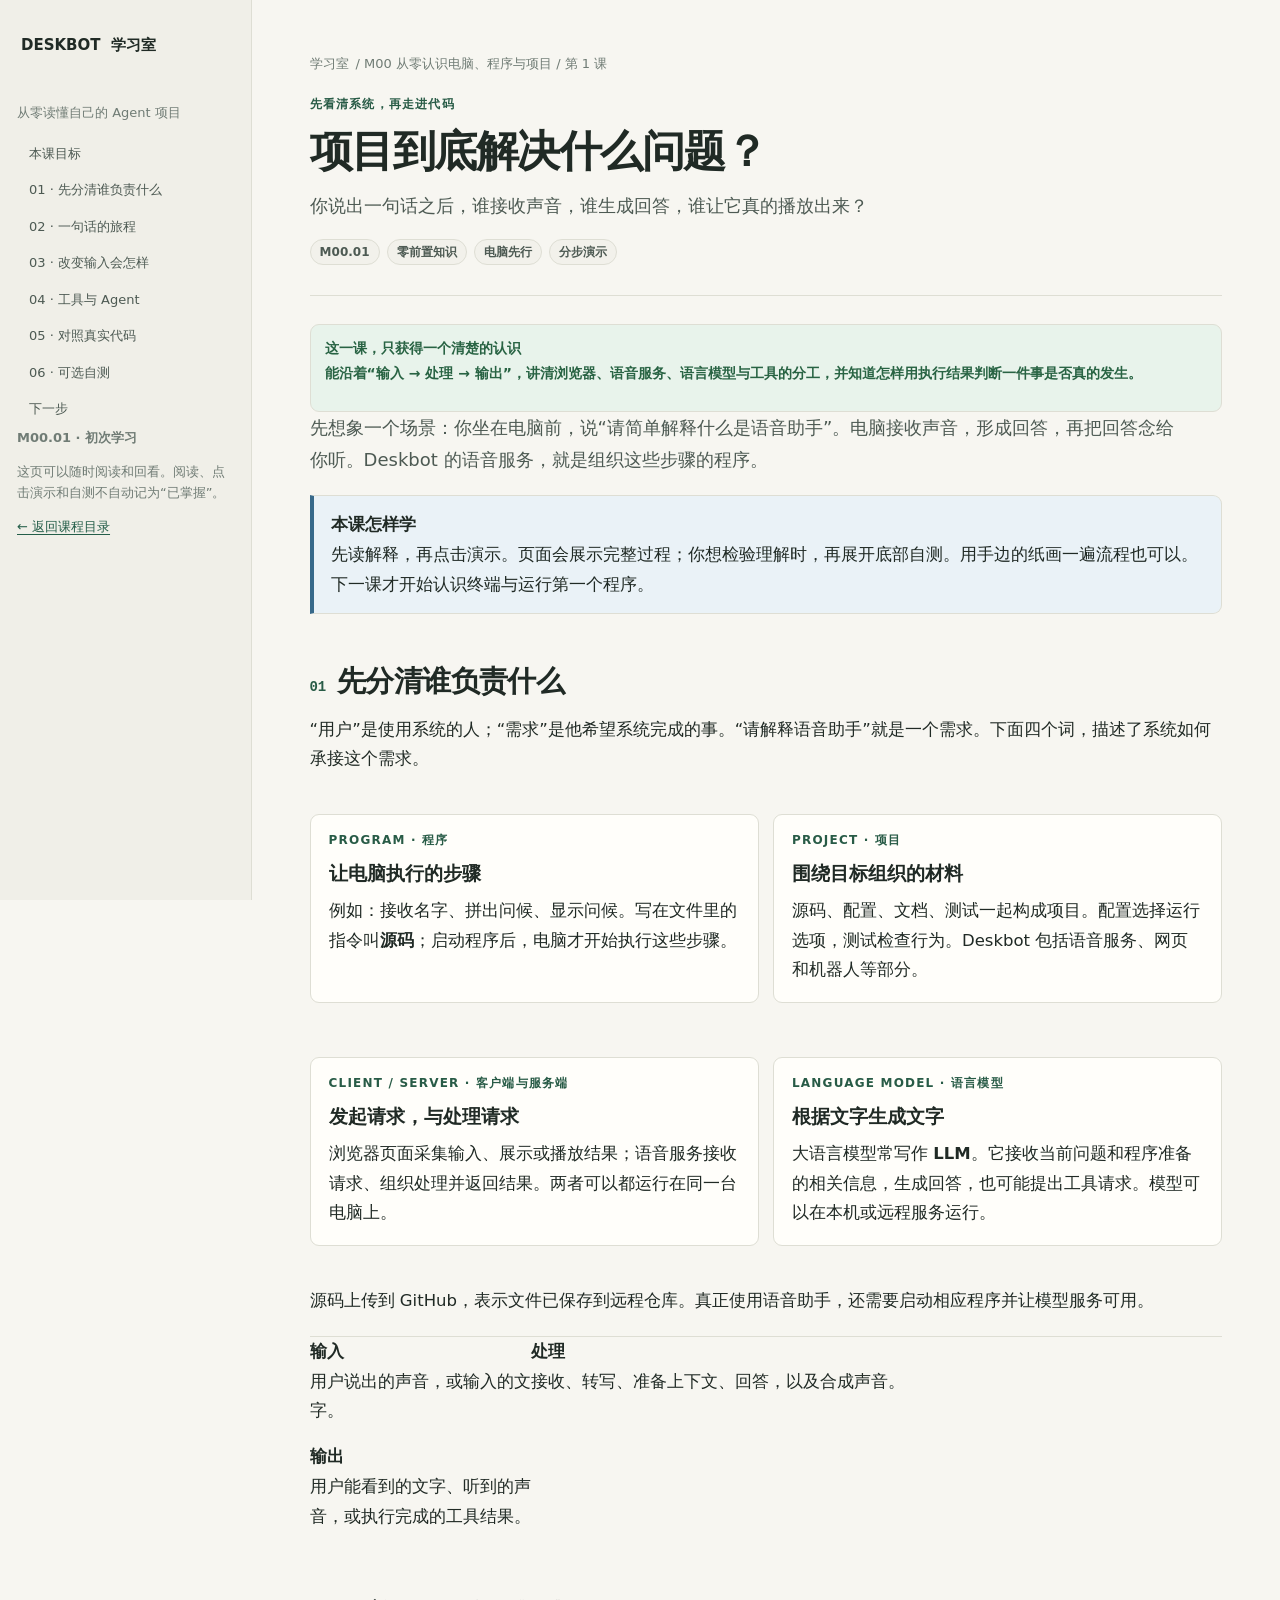
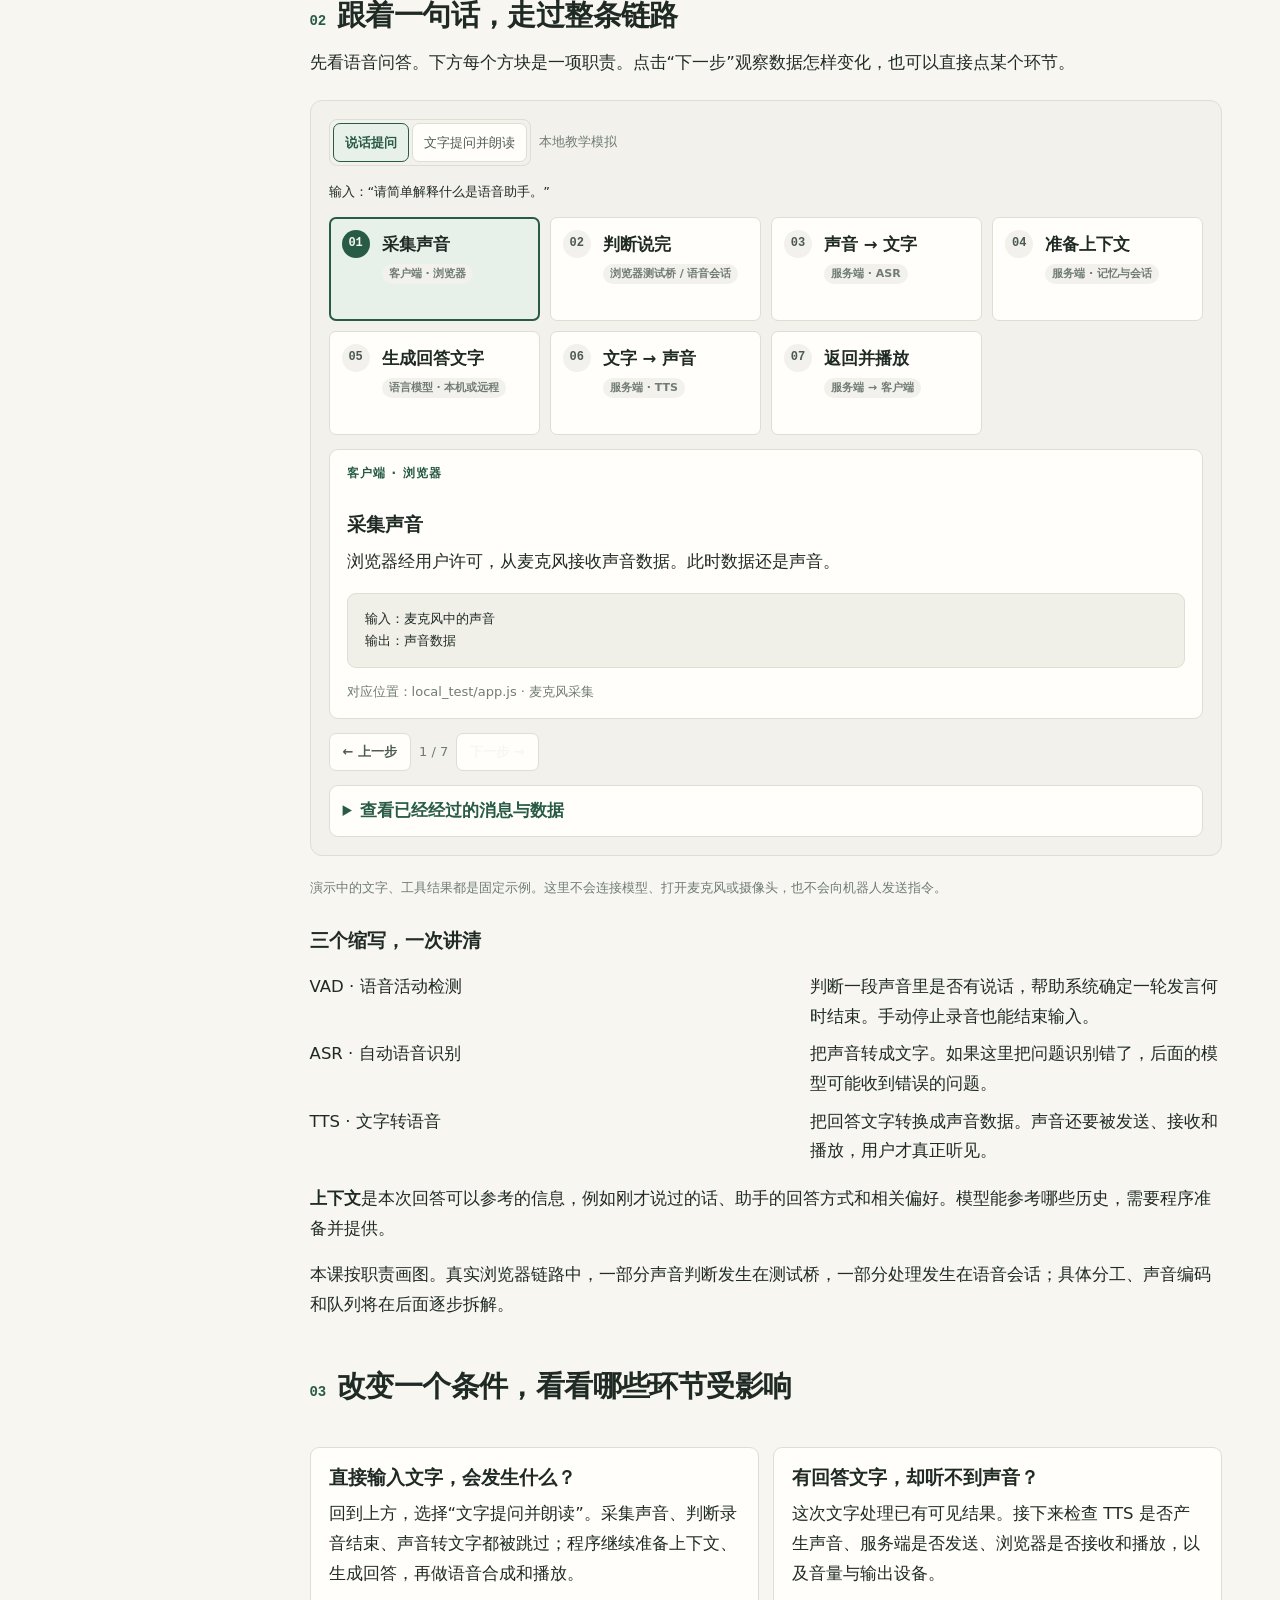
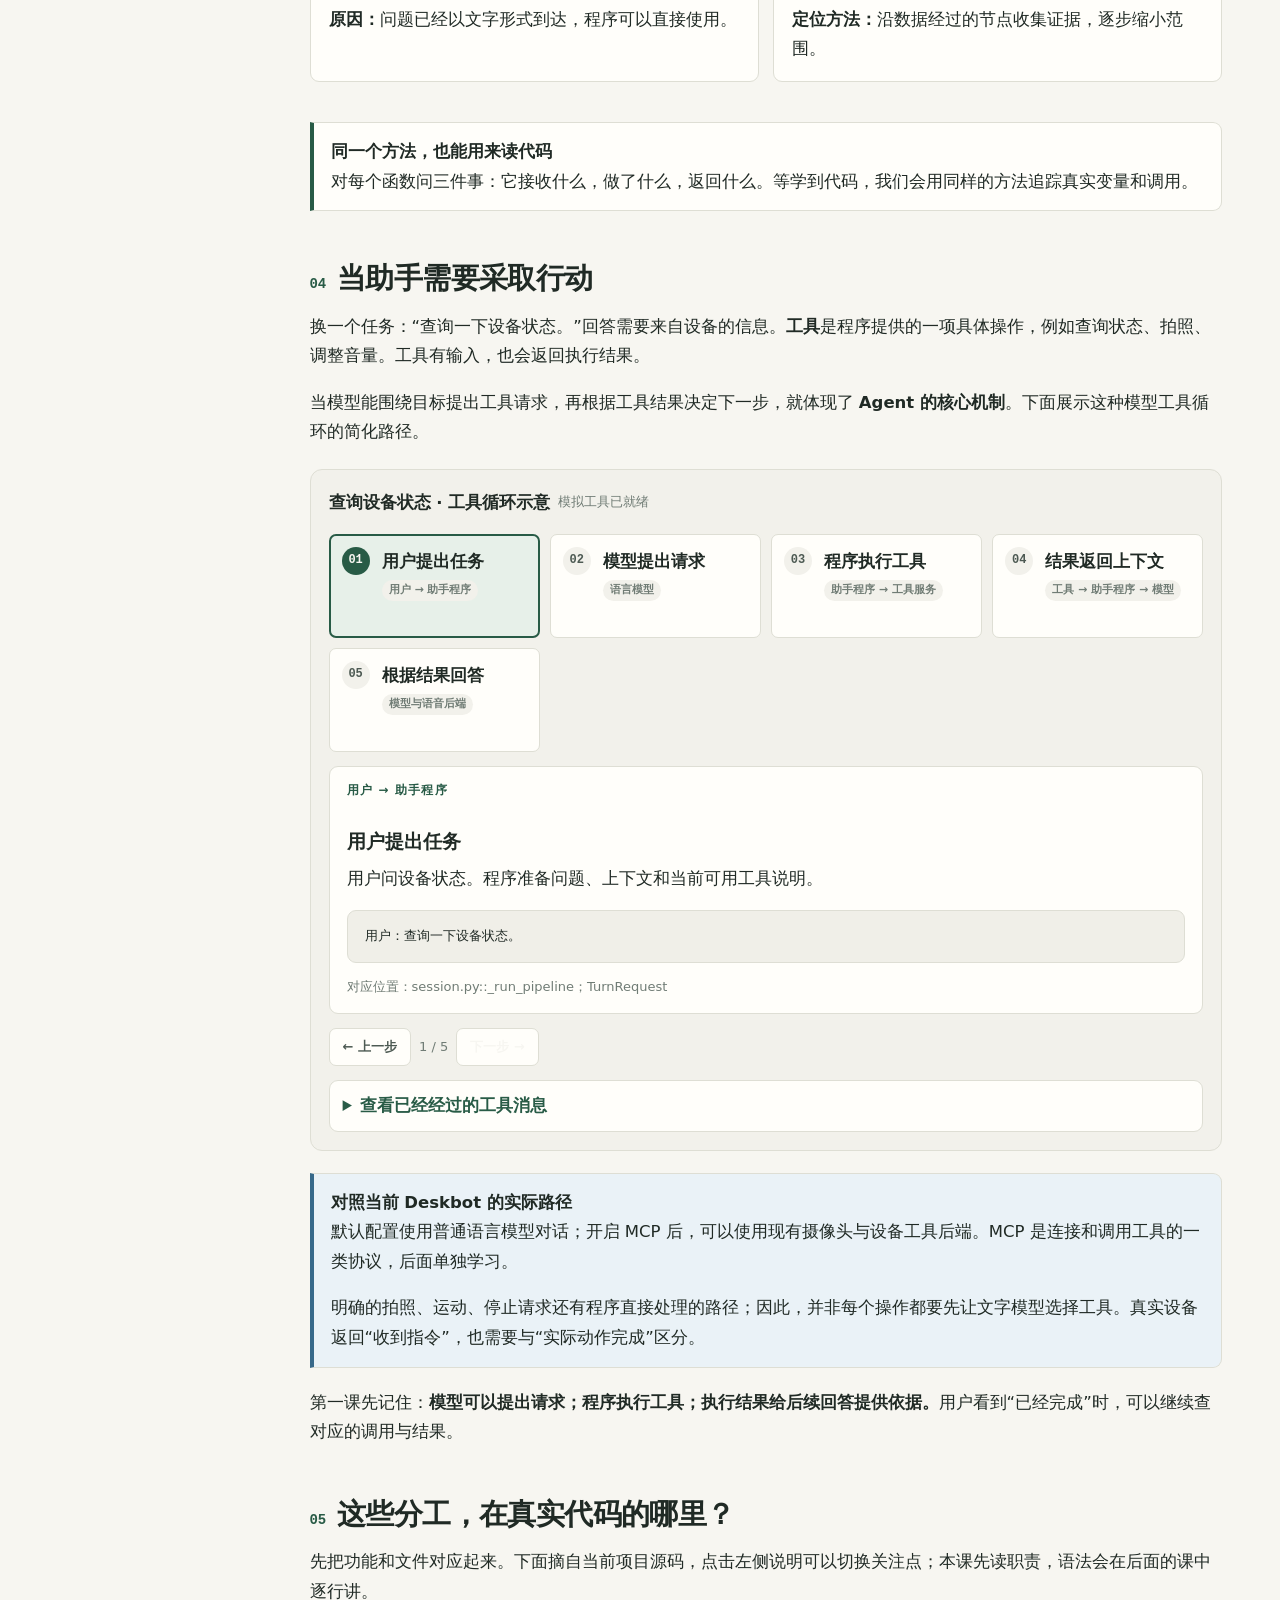
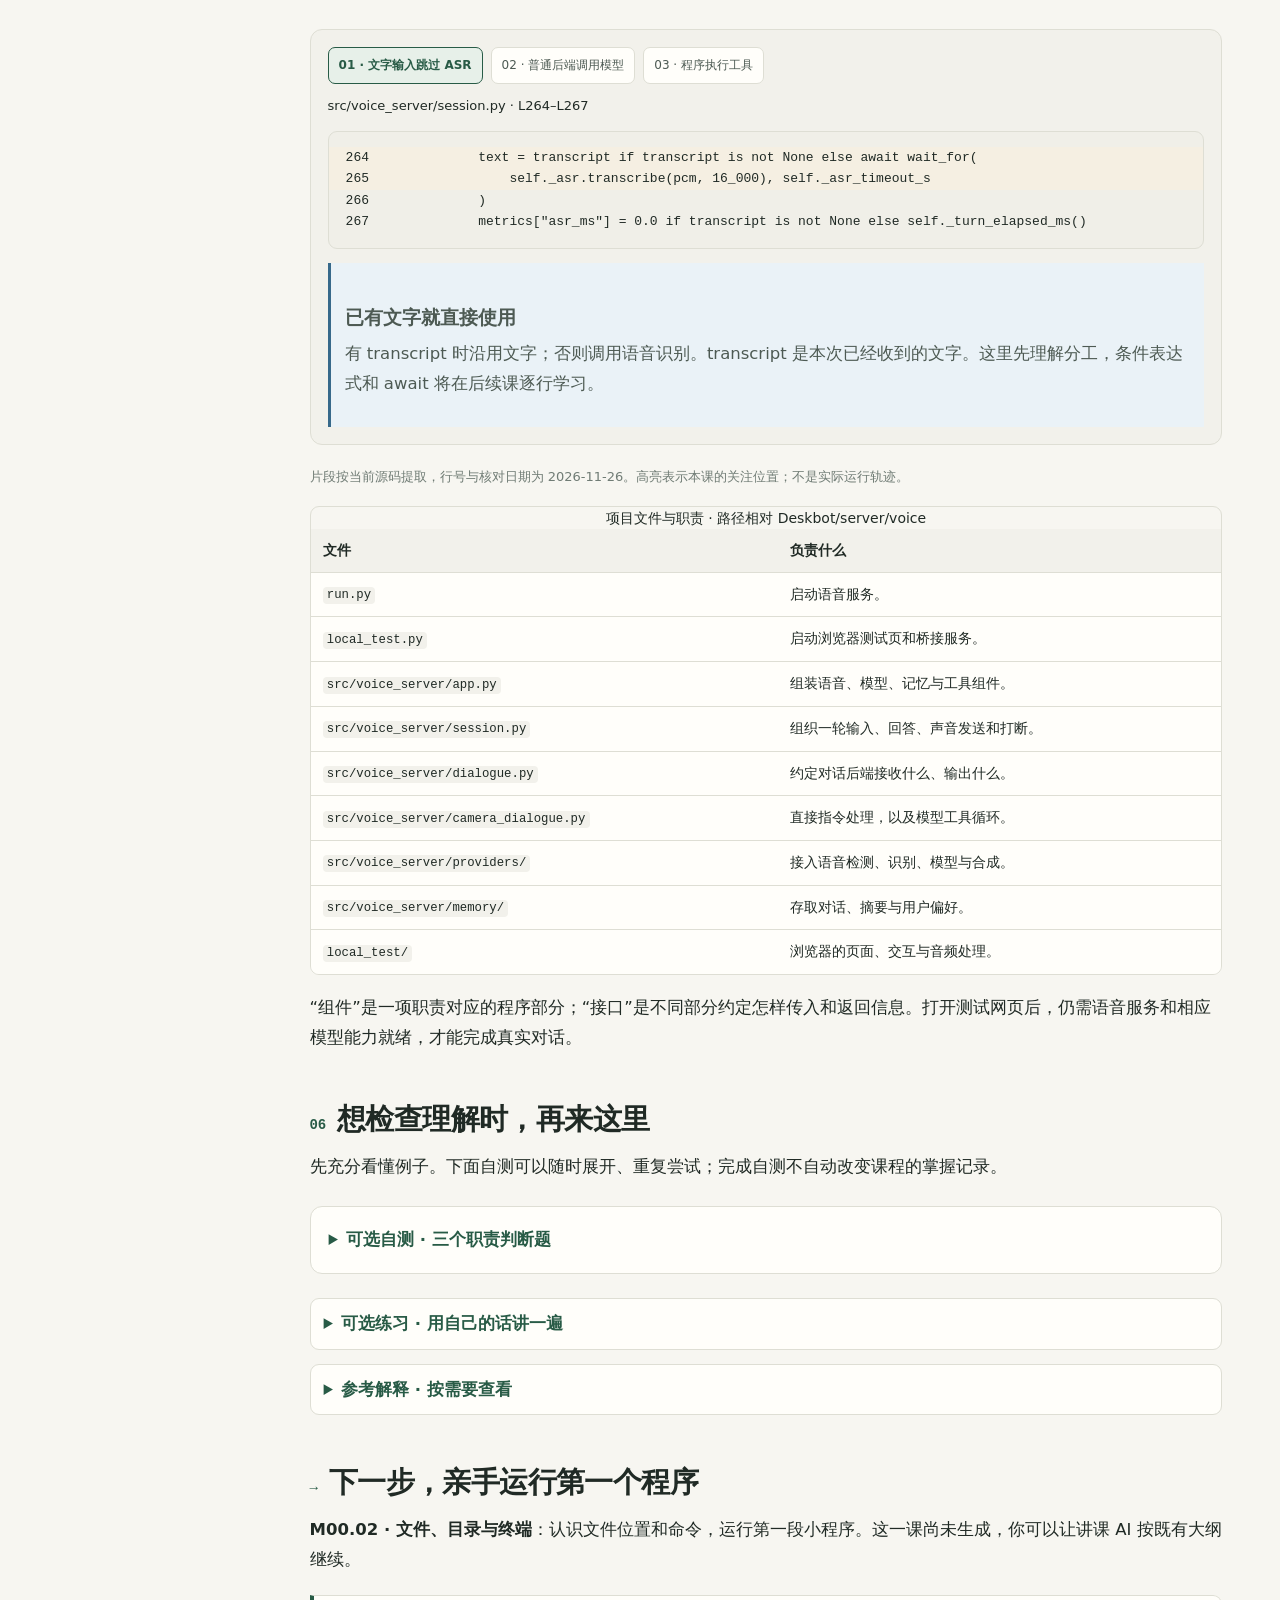
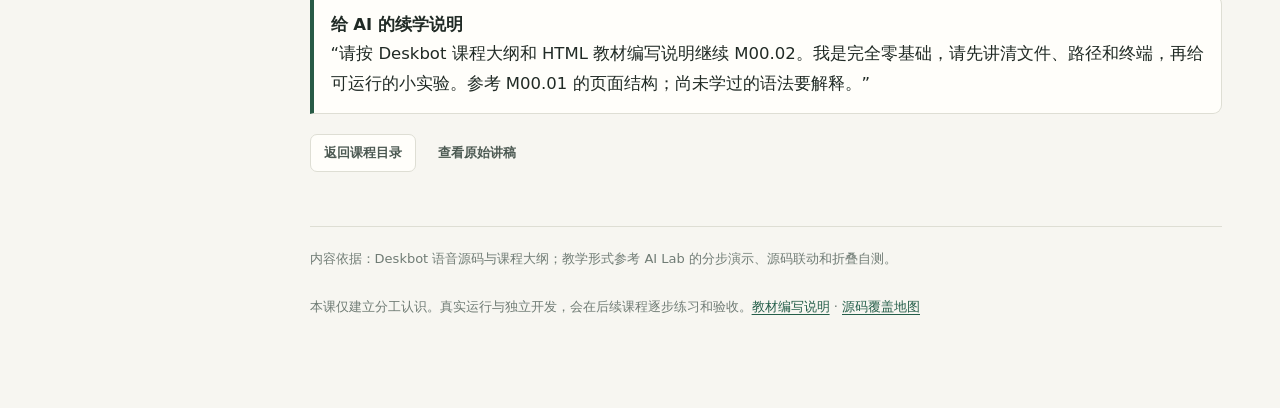
==== workspace/deskbot-learning/lessons/M00.01.html @ 02c2d963 "docs: publish interactive Deskbot lessons and full curriculum handoff" ====
<!doctype html>
<html lang="zh-CN">
<head>
<meta charset="utf-8">
<meta name="viewport" content="width=device-width, initial-scale=1">
<meta name="description" content="Deskbot 零基础课程第一课：分步观察声音、文字、模型与工具怎样构成一次完整交互。">
<title>M00.01 项目到底解决什么问题 · Deskbot 学习室</title>
<link rel="stylesheet" href="../assets/lesson.css">
<script src="../assets/lesson.js" defer></script>
</head>
<body data-lesson-id="M00.01">
<div class="lesson-layout">
<aside class="lesson-sidebar">
<a class="brand" href="../index.html">DESKBOT <span>学习室</span></a>
<p class="small muted">从零读懂自己的 Agent 项目</p>
<nav class="sidebar-links" aria-label="本课目录">
<a href="#goal">本课目标</a>
<a href="#concepts">01 · 先分清谁负责什么</a>
<a href="#flow">02 · 一句话的旅程</a>
<a href="#changes">03 · 改变输入会怎样</a>
<a href="#agent">04 · 工具与 Agent</a>
<a href="#source">05 · 对照真实代码</a>
<a href="#practice">06 · 可选自测</a>
<a href="#next">下一步</a>
</nav>
<div class="status-note"><strong>M00.01 · 初次学习</strong><p class="small">这页可以随时阅读和回看。阅读、点击演示和自测不自动记为“已掌握”。</p></div>
<a class="small" href="../index.html">← 返回课程目录</a>
</aside>
<main class="lesson-main">
<header class="lesson-hero" id="goal">
<div class="breadcrumbs"><a href="../index.html">学习室</a> / M00 从零认识电脑、程序与项目 / 第 1 课</div>
<p class="eyebrow">先看清系统，再走进代码</p>
<h1>项目到底解决什么问题？</h1>
<p class="subtitle">你说出一句话之后，谁接收声音，谁生成回答，谁让它真的播放出来？</p>
<div class="tag-row"><span class="tag">M00.01</span><span class="tag">零前置知识</span><span class="tag">电脑先行</span><span class="tag">分步演示</span></div>
</header>
<div class="win"><strong>这一课，只获得一个清楚的认识</strong><p>能沿着“输入 → 处理 → 输出”，讲清浏览器、语音服务、语言模型与工具的分工，并知道怎样用执行结果判断一件事是否真的发生。</p></div>
<p class="lead">先想象一个场景：你坐在电脑前，说“请简单解释什么是语音助手”。电脑接收声音，形成回答，再把回答念给你听。Deskbot 的语音服务，就是组织这些步骤的程序。</p>
<div class="callout callout-note"><strong>本课怎样学</strong><p>先读解释，再点击演示。页面会展示完整过程；你想检验理解时，再展开底部自测。用手边的纸画一遍流程也可以。下一课才开始认识终端与运行第一个程序。</p></div>

<section id="concepts">
<h2 class="section-heading"><span class="section-no">01</span>先分清谁负责什么</h2>
<p>“用户”是使用系统的人；“需求”是他希望系统完成的事。“请解释语音助手”就是一个需求。下面四个词，描述了系统如何承接这个需求。</p>
<div class="comparison-grid">
<article class="concept-card"><p class="eyebrow">PROGRAM · 程序</p><h3>让电脑执行的步骤</h3><p>例如：接收名字、拼出问候、显示问候。写在文件里的指令叫<strong>源码</strong>；启动程序后，电脑才开始执行这些步骤。</p></article>
<article class="concept-card"><p class="eyebrow">PROJECT · 项目</p><h3>围绕目标组织的材料</h3><p>源码、配置、文档、测试一起构成项目。配置选择运行选项，测试检查行为。Deskbot 包括语音服务、网页和机器人等部分。</p></article>
<article class="concept-card"><p class="eyebrow">CLIENT / SERVER · 客户端与服务端</p><h3>发起请求，与处理请求</h3><p>浏览器页面采集输入、展示或播放结果；语音服务接收请求、组织处理并返回结果。两者可以都运行在同一台电脑上。</p></article>
<article class="concept-card"><p class="eyebrow">LANGUAGE MODEL · 语言模型</p><h3>根据文字生成文字</h3><p>大语言模型常写作 <strong>LLM</strong>。它接收当前问题和程序准备的相关信息，生成回答，也可能提出工具请求。模型可以在本机或远程服务运行。</p></article>
</div>
<p>源码上传到 GitHub，表示文件已保存到远程仓库。真正使用语音助手，还需要启动相应程序并让模型服务可用。</p>
<div class="definition-list"><div><strong>输入</strong><p>用户说出的声音，或输入的文字。</p></div><div><strong>处理</strong><p>接收、转写、准备上下文、回答，以及合成声音。</p></div><div><strong>输出</strong><p>用户能看到的文字、听到的声音，或执行完成的工具结果。</p></div></div>
</section>

<section id="flow">
<h2 class="section-heading"><span class="section-no">02</span>跟着一句话，走过整条链路</h2>
<p>先看语音问答。下方每个方块是一项职责。点击“下一步”观察数据怎样变化，也可以直接点某个环节。</p>
<div class="simulator" data-simulator="dialogue">
<div class="scenario-controls"><div class="segmented" role="group" aria-label="选择输入方式"><button type="button" data-mode="voice" aria-pressed="true">说话提问</button><button type="button" data-mode="text" aria-pressed="false">文字提问并朗读</button></div><span class="small muted">本地教学模拟</span></div>
<p class="small" data-scenario-caption>输入：“请简单解释什么是语音助手。”</p>
<div class="stage-grid" data-stage-grid aria-label="对话处理环节"></div>
<div class="simulation-detail" aria-live="polite" aria-atomic="true"><p class="eyebrow" data-step-role></p><h3 data-step-title></h3><p data-step-explain></p><pre><code data-step-data></code></pre><p class="small muted" data-step-source></p></div>
<div class="step-controls"><button class="button button-quiet" type="button" data-action="previous">← 上一步</button><span class="step-count" data-step-count></span><button class="button button-primary" type="button" data-action="next">下一步 →</button></div>
<details><summary>查看已经经过的消息与数据</summary><ol class="event-log" data-event-log></ol></details>
</div>
<noscript><p>当前浏览器关闭了脚本，分步操作不可用。完整文字路径：采集声音 → 判断说完 → ASR转文字 → 准备上下文 → 语言模型生成回答 → TTS合成声音 → 返回并播放。</p></noscript>
<p class="small muted">演示中的文字、工具结果都是固定示例。这里不会连接模型、打开麦克风或摄像头，也不会向机器人发送指令。</p>
<h3>三个缩写，一次讲清</h3>
<dl class="reading-map"><dt>VAD · 语音活动检测</dt><dd>判断一段声音里是否有说话，帮助系统确定一轮发言何时结束。手动停止录音也能结束输入。</dd><dt>ASR · 自动语音识别</dt><dd>把声音转成文字。如果这里把问题识别错了，后面的模型可能收到错误的问题。</dd><dt>TTS · 文字转语音</dt><dd>把回答文字转换成声音数据。声音还要被发送、接收和播放，用户才真正听见。</dd></dl>
<p><strong>上下文</strong>是本次回答可以参考的信息，例如刚才说过的话、助手的回答方式和相关偏好。模型能参考哪些历史，需要程序准备并提供。</p>
<p>本课按职责画图。真实浏览器链路中，一部分声音判断发生在测试桥，一部分处理发生在语音会话；具体分工、声音编码和队列将在后面逐步拆解。</p>
</section>

<section id="changes">
<h2 class="section-heading"><span class="section-no">03</span>改变一个条件，看看哪些环节受影响</h2>
<div class="comparison-grid">
<article class="concept-card"><h3>直接输入文字，会发生什么？</h3><p>回到上方，选择“文字提问并朗读”。采集声音、判断录音结束、声音转文字都被跳过；程序继续准备上下文、生成回答，再做语音合成和播放。</p><p><strong>原因：</strong>问题已经以文字形式到达，程序可以直接使用。</p></article>
<article class="concept-card"><h3>有回答文字，却听不到声音？</h3><p>这次文字处理已有可见结果。接下来检查 TTS 是否产生声音、服务端是否发送、浏览器是否接收和播放，以及音量与输出设备。</p><p><strong>定位方法：</strong>沿数据经过的节点收集证据，逐步缩小范围。</p></article>
</div>
<div class="callout"><strong>同一个方法，也能用来读代码</strong><p>对每个函数问三件事：它接收什么，做了什么，返回什么。等学到代码，我们会用同样的方法追踪真实变量和调用。</p></div>
</section>

<section id="agent">
<h2 class="section-heading"><span class="section-no">04</span>当助手需要采取行动</h2>
<p>换一个任务：“查询一下设备状态。”回答需要来自设备的信息。<strong>工具</strong>是程序提供的一项具体操作，例如查询状态、拍照、调整音量。工具有输入，也会返回执行结果。</p>
<p>当模型能围绕目标提出工具请求，再根据工具结果决定下一步，就体现了 <strong>Agent 的核心机制</strong>。下面展示这种模型工具循环的简化路径。</p>
<div class="simulator" data-simulator="tools">
<div class="scenario-controls"><strong>查询设备状态 · 工具循环示意</strong><span class="small muted">模拟工具已就绪</span></div>
<div class="stage-grid" data-stage-grid aria-label="工具调用环节"></div>
<div class="simulation-detail" aria-live="polite" aria-atomic="true"><p class="eyebrow" data-step-role></p><h3 data-step-title></h3><p data-step-explain></p><pre><code data-step-data></code></pre><p class="small muted" data-step-source></p></div>
<div class="step-controls"><button class="button button-quiet" type="button" data-action="previous">← 上一步</button><span class="step-count" data-step-count></span><button class="button button-primary" type="button" data-action="next">下一步 →</button></div>
<details><summary>查看已经经过的工具消息</summary><ol class="event-log" data-event-log></ol></details>
</div>
<div class="callout callout-note"><strong>对照当前 Deskbot 的实际路径</strong><p>默认配置使用普通语言模型对话；开启 MCP 后，可以使用现有摄像头与设备工具后端。MCP 是连接和调用工具的一类协议，后面单独学习。</p><p>明确的拍照、运动、停止请求还有程序直接处理的路径；因此，并非每个操作都要先让文字模型选择工具。真实设备返回“收到指令”，也需要与“实际动作完成”区分。</p></div>
<p>第一课先记住：<strong>模型可以提出请求；程序执行工具；执行结果给后续回答提供依据。</strong>用户看到“已经完成”时，可以继续查对应的调用与结果。</p>
</section>

<section id="source">
<h2 class="section-heading"><span class="section-no">05</span>这些分工，在真实代码的哪里？</h2>
<p>先把功能和文件对应起来。下面摘自当前项目源码，点击左侧说明可以切换关注点；本课先读职责，语法会在后面的课中逐行讲。</p>
<div class="code-walk" data-code-walk>
<div class="source-nav" role="group" aria-label="选择源码片段"><button type="button" data-source="asr" aria-pressed="true">01 · 文字输入跳过 ASR</button><button type="button" data-source="backend" aria-pressed="false">02 · 普通后端调用模型</button><button type="button" data-source="tool" aria-pressed="false">03 · 程序执行工具</button></div>
<div class="source-preview"><p class="small" data-source-path></p><pre tabindex="0" aria-label="当前项目源码片段"><code data-source-code></code></pre><div class="source-explain"><h3 data-source-title></h3><p data-source-explain></p></div></div>
</div>
<p class="small muted">片段按当前源码提取，行号与核对日期为 2026-11-26。高亮表示本课的关注位置；不是实际运行轨迹。</p>
<div class="table-wrap"><table><caption>项目文件与职责 · 路径相对 Deskbot/server/voice</caption><thead><tr><th>文件</th><th>负责什么</th></tr></thead><tbody>
<tr><td><code>run.py</code></td><td>启动语音服务。</td></tr>
<tr><td><code>local_test.py</code></td><td>启动浏览器测试页和桥接服务。</td></tr>
<tr><td><code>src/voice_server/app.py</code></td><td>组装语音、模型、记忆与工具组件。</td></tr>
<tr><td><code>src/voice_server/session.py</code></td><td>组织一轮输入、回答、声音发送和打断。</td></tr>
<tr><td><code>src/voice_server/dialogue.py</code></td><td>约定对话后端接收什么、输出什么。</td></tr>
<tr><td><code>src/voice_server/camera_dialogue.py</code></td><td>直接指令处理，以及模型工具循环。</td></tr>
<tr><td><code>src/voice_server/providers/</code></td><td>接入语音检测、识别、模型与合成。</td></tr>
<tr><td><code>src/voice_server/memory/</code></td><td>存取对话、摘要与用户偏好。</td></tr>
<tr><td><code>local_test/</code></td><td>浏览器的页面、交互与音频处理。</td></tr>
</tbody></table></div>
<p>“组件”是一项职责对应的程序部分；“接口”是不同部分约定怎样传入和返回信息。打开测试网页后，仍需语音服务和相应模型能力就绪，才能完成真实对话。</p>
</section>

<section id="practice">
<h2 class="section-heading"><span class="section-no">06</span>想检查理解时，再来这里</h2>
<p>先充分看懂例子。下面自测可以随时展开、重复尝试；完成自测不自动改变课程的掌握记录。</p>
<details class="checkpoint"><summary>可选自测 · 三个职责判断题</summary>
<form class="quiz" data-quiz>
<fieldset><legend>1. 用户直接输入文字，并要求朗读。可以跳过哪一步？</legend><label class="quiz-option"><input type="radio" name="q1" value="asr">声音转文字（ASR）</label><label class="quiz-option"><input type="radio" name="q1" value="tts">回答文字转声音（TTS）</label><label class="quiz-option"><input type="radio" name="q1" value="model">组织并生成回答</label></fieldset>
<fieldset><legend>2. 模型提出一个工具请求后，谁发起实际执行？</legend><label class="quiz-option"><input type="radio" name="q2" value="model">文字模型本身</label><label class="quiz-option"><input type="radio" name="q2" value="program">助手程序与工具服务</label><label class="quiz-option"><input type="radio" name="q2" value="github">保存源码的 GitHub 仓库</label></fieldset>
<fieldset><legend>3. 回答文字正确，但听不到声音。接下来怎么查？</legend><label class="quiz-option"><input type="radio" name="q3" value="rewrite">立即重写语言模型</label><label class="quiz-option"><input type="radio" name="q3" value="audio">检查合成、发送、接收、播放各环节</label><label class="quiz-option"><input type="radio" name="q3" value="done">已有文字就代表声音播放完成</label></fieldset>
<button class="button button-primary" type="submit">查看反馈</button><div class="quiz-feedback" data-quiz-feedback aria-live="polite"></div>
</form>
</details>
<details><summary>可选练习 · 用自己的话讲一遍</summary>
<p>在纸上画出“你说话 → 你听到回答”的路径，再分别标出浏览器、语音服务和语言模型所在位置。或者在下面写出你的理解，复制给讲课 AI 讨论。</p>
<div class="answer-grid"><label>浏览器、语音服务、语言模型分别负责什么？<textarea data-draft="roles" rows="4" placeholder="先写你目前理解的分工。不确定的地方也可以写下来。"></textarea></label><label>直接输入文字并要求朗读，可以跳过什么？<textarea data-draft="text" rows="3" placeholder="试着解释上方灰色的环节为什么被跳过。"></textarea></label><label>显示“已经拍照”，怎样确认真的执行了？<textarea data-draft="evidence" rows="3" placeholder="你希望看到哪些请求、结果或实际图像？"></textarea></label></div>
<p class="small muted" data-draft-status>草稿只保存在当前浏览器；不会写入项目文件或同步到 GitHub。</p>
<button class="button" type="button" data-copy-answers>复制回答给 AI</button><span class="copy-feedback" data-copy-feedback role="status"></span>
</details>
<details><summary>参考解释 · 按需要查看</summary>
<p>浏览器采集与展示/播放；服务端组织处理并返回；语言模型处理文本并提出文字回答或工具请求。直接文字输入省去了录音到转写的前段，朗读仍要合成声音并播放。</p>
<p>确认拍照需要查看工具请求、执行结果，以及实际返回照片或视觉分析。无声音时，沿合成、发送、接收和播放检查，结合日志逐步缩小范围。</p>
</details>
</section>

<section id="next">
<h2 class="section-heading"><span class="section-no">→</span>下一步，亲手运行第一个程序</h2>
<p><strong>M00.02 · 文件、目录与终端</strong>：认识文件位置和命令，运行第一段小程序。这一课尚未生成，你可以让讲课 AI 按既有大纲继续。</p>
<div class="callout"><strong>给 AI 的续学说明</strong><p>“请按 Deskbot 课程大纲和 HTML 教材编写说明继续 M00.02。我是完全零基础，请先讲清文件、路径和终端，再给可运行的小实验。参考 M00.01 的页面结构；尚未学过的语法要解释。”</p></div>
<div class="home-links"><a class="button" href="../index.html">返回课程目录</a><a class="button button-quiet" href="M00.01.md">查看原始讲稿</a></div>
</section>
<footer class="lesson-footer"><p>内容依据：Deskbot 语音源码与课程大纲；教学形式参考 AI Lab 的分步演示、源码联动和折叠自测。</p><p>本课仅建立分工认识。真实运行与独立开发，会在后续课程逐步练习和验收。<a href="../ai-authoring-guide.md">教材编写说明</a> · <a href="../source-map.md">源码覆盖地图</a></p></footer>
</main>
</div>
<script id="source-data" type="application/json">{"asr":{"file":"src/voice_server/session.py","start":264,"lines":["            text = transcript if transcript is not None else await wait_for(","                self._asr.transcribe(pcm, 16_000), self._asr_timeout_s","            )","            metrics[\"asr_ms\"] = 0.0 if transcript is not None else self._turn_elapsed_ms()"],"title":"已有文字就直接使用","explain":"有 transcript 时沿用文字；否则调用语音识别。transcript 是本次已经收到的文字。这里先理解分工，条件表达式和 await 将在后续课逐行学习。","highlight":[0,1]},"backend":{"file":"src/voice_server/dialogue.py","start":37,"lines":["class LLMDialogueBackend:","    def __init__(self, llm: LLMProvider) -> None:","        self._llm = llm","","    def stream(self, request: TurnRequest) -> AsyncIterator[str]:","        return self._llm.stream(request.messages)"],"title":"把消息交给语言模型","explain":"request.messages 是这次准备好的消息；LLMDialogueBackend 把它交给模型组件，并返回逐块产生的文字。这说明模型只是应用中的一个组件。","highlight":[4,5]},"tool":{"file":"src/voice_server/camera_dialogue.py","start":343,"lines":["                for call in calls:","                    result = await self._execute(client, request, call, available_names, device_tool_names)","                    summary = json.loads(result)","                    if summary.get(\"success\") is False:","                        reason = summary.get(\"error\") or summary.get(\"tool_message\") or \"设备未确认操作成功\"","                        yield f\"设备操作失败：{reason}\"","                        return","                    messages.append({\"role\": \"tool\", \"tool_call_id\": call.id, \"content\": result})"],"title":"程序执行工具并记录结果","explain":"_execute 是程序真正执行工具的位置。成功结果会作为 role=tool 消息放回上下文；当前失败分支会先说明失败并结束，这是后续受控纠错实践的起点。","highlight":[1,3,7]}}</script>
</body>
</html>
---- workspace/deskbot-learning/assets/lesson.css ----
/* Shared styles for the Deskbot learning pages. */
:root {
  color-scheme: light;
  --font-sans: system-ui, -apple-system, BlinkMacSystemFont, "Segoe UI", "PingFang SC", "Microsoft YaHei", sans-serif;
  --font-mono: ui-monospace, "SFMono-Regular", Consolas, "Liberation Mono", monospace;

  --paper: #f7f6f1;
  --paper-side: #f0efe8;
  --surface: #fffefa;
  --surface-soft: #f2f1eb;
  --border: #deded4;
  --ink: #202a25;
  --ink-soft: #4d5a53;
  --muted: #707c75;
  --accent: #285b46;
  --accent-hover: #1c4635;
  --accent-soft: #e7f0e9;
  --link: #245e49;
  --client: #37698a;
  --client-soft: #eaf2f7;
  --server: #28725d;
  --server-soft: #e8f3ed;
  --model: #79613a;
  --model-soft: #f5efe2;
  --warn: #8a4b27;
  --warn-soft: #fbf0e6;
  --good: #286343;
  --good-soft: #e8f3eb;

  --sidebar-width: 252px;
  --content-width: 980px;
  --radius: 9px;
}

@media (prefers-color-scheme: dark) {
  :root {
    color-scheme: dark;
    --paper: #171c19;
    --paper-side: #131815;
    --surface: #1e2521;
    --surface-soft: #252d28;
    --border: #38433c;
    --ink: #e5ebe6;
    --ink-soft: #c2cec6;
    --muted: #9ba99f;
    --accent: #8bc4a4;
    --accent-hover: #a5d6b9;
    --accent-soft: #263a2e;
    --link: #a3d4b7;
    --client: #91bdd8;
    --client-soft: #243640;
    --server: #8dc7aa;
    --server-soft: #25392f;
    --model: #d3b681;
    --model-soft: #3a3325;
    --warn: #e4a273;
    --warn-soft: #3b2d24;
    --good: #92cba6;
    --good-soft: #26382d;
  }
}

*,
*::before,
*::after {
  box-sizing: border-box;
}

html {
  scroll-behavior: smooth;
  -webkit-text-size-adjust: 100%;
}

body {
  margin: 0;
  background: var(--paper);
  color: var(--ink);
  font-family: var(--font-sans);
  font-size: 16.5px;
  line-height: 1.8;
  text-rendering: optimizeLegibility;
}

button,
textarea,
input,
select {
  font: inherit;
}

button {
  color: inherit;
}

a {
  color: var(--link);
  text-underline-offset: 3px;
  text-decoration-thickness: 1px;
}

a:hover {
  color: var(--accent-hover);
}

:focus-visible {
  outline: 3px solid var(--client);
  outline-offset: 3px;
}

[hidden],
.hidden {
  display: none !important;
}

/* Desktop: fixed table of contents beside a centered reading column. */
.lesson-layout {
  display: grid;
  grid-template-columns: var(--sidebar-width) minmax(0, 1fr);
  min-height: 100vh;
}

.lesson-sidebar {
  position: fixed;
  inset: 0 auto 0 0;
  z-index: 5;
  display: flex;
  flex-direction: column;
  width: var(--sidebar-width);
  height: 100vh;
  height: 100dvh;
  overflow-y: auto;
  padding: 24px 17px 28px;
  background: var(--paper-side);
  border-right: 1px solid var(--border);
}

.brand {
  display: flex;
  align-items: center;
  gap: 10px;
  min-height: 42px;
  margin: 0 4px 24px;
  color: var(--ink);
  font-size: 15px;
  font-weight: 750;
  line-height: 1.35;
  text-decoration: none;
}

.brand-mark {
  display: grid;
  width: 31px;
  height: 31px;
  flex: 0 0 auto;
  place-items: center;
  border-radius: 8px;
  background: var(--accent);
  color: var(--paper);
  font-size: 14px;
  font-weight: 800;
}

.sidebar-label {
  margin: 0 9px 8px;
  color: var(--muted);
  font-size: 11px;
  font-weight: 750;
  letter-spacing: .09em;
  text-transform: uppercase;
}

.sidebar-links {
  display: grid;
  gap: 3px;
}

.sidebar-links a {
  display: block;
  padding: 7px 10px;
  border-left: 2px solid transparent;
  border-radius: 0 6px 6px 0;
  color: var(--ink-soft);
  font-size: 13px;
  line-height: 1.5;
  text-decoration: none;
}

.sidebar-links a:hover,
.sidebar-links a[aria-current="page"] {
  border-left-color: var(--accent);
  background: var(--accent-soft);
  color: var(--accent);
}

.sidebar-links a[aria-current="page"] {
  font-weight: 700;
}

.lesson-main {
  grid-column: 2;
  justify-self: center;
  width: 100%;
  max-width: calc(var(--content-width) + 128px);
  min-width: 0;
  padding: 30px clamp(24px, 4.5vw, 64px) 76px;
}

.breadcrumbs {
  display: flex;
  flex-wrap: wrap;
  align-items: center;
  gap: 7px;
  margin: 2px 0 22px;
  color: var(--muted);
  font-size: 13px;
  line-height: 1.5;
}

.breadcrumbs a {
  color: inherit;
  text-decoration: none;
}

.breadcrumbs a:hover {
  color: var(--accent);
  text-decoration: underline;
}

.eyebrow {
  margin: 0 0 9px;
  color: var(--accent);
  font-size: 12px;
  font-weight: 800;
  letter-spacing: .1em;
  line-height: 1.45;
  text-transform: uppercase;
}

.lesson-hero {
  padding: 22px 0 30px;
  border-bottom: 1px solid var(--border);
  margin-bottom: 28px;
}

.lesson-hero h1,
.home-hero h1 {
  max-width: 850px;
  margin: 0 0 14px;
  font-size: clamp(30px, 4vw, 43px);
  font-weight: 760;
  letter-spacing: -.035em;
  line-height: 1.22;
}

.subtitle {
  max-width: 780px;
  margin: 0 0 19px;
  color: var(--ink-soft);
  font-size: 18px;
  line-height: 1.65;
}

.tag-row {
  display: flex;
  flex-wrap: wrap;
  gap: 7px;
}

.tag {
  display: inline-flex;
  align-items: center;
  min-height: 26px;
  padding: 3px 9px;
  border: 1px solid var(--border);
  border-radius: 999px;
  background: var(--surface-soft);
  color: var(--ink-soft);
  font-size: 12px;
  font-weight: 650;
  line-height: 1.4;
}

.tag.tag-client,
.tag[data-role="client"] {
  border-color: var(--client);
  background: var(--client-soft);
  color: var(--client);
}

.tag.tag-server,
.tag[data-role="server"] {
  border-color: var(--server);
  background: var(--server-soft);
  color: var(--server);
}

.tag.tag-model,
.tag[data-role="model"] {
  border-color: var(--model);
  background: var(--model-soft);
  color: var(--model);
}

.win {
  margin: 18px 0 0;
  padding: 11px 14px;
  border: 1px solid var(--border);
  border-radius: var(--radius);
  background: var(--good-soft);
  color: var(--good);
  font-size: 14px;
  font-weight: 600;
}

/* Reading rhythm and numbered lesson sections. */
.lesson-main h2,
.lesson-main h3,
.lesson-main h4 {
  scroll-margin-top: 24px;
  line-height: 1.35;
}

.lesson-main h2 {
  margin: 48px 0 13px;
  font-size: clamp(23px, 2.5vw, 29px);
  font-weight: 740;
  letter-spacing: -.02em;
}

.section-heading {
  display: flex;
  align-items: baseline;
  gap: 11px;
}

.section-no {
  flex: 0 0 auto;
  color: var(--accent);
  font-family: var(--font-mono);
  font-size: 14px;
  font-weight: 700;
  letter-spacing: -.02em;
}

.lesson-main h3 {
  margin: 30px 0 9px;
  font-size: 19px;
  font-weight: 720;
}

.lesson-main h4 {
  margin: 22px 0 8px;
  color: var(--ink-soft);
  font-size: 16px;
  font-weight: 700;
}

.lesson-main p {
  margin: 0 0 1em;
}

.lead {
  max-width: 880px;
  color: var(--ink-soft);
  font-size: 18px;
  line-height: 1.75;
}

.lesson-main ul,
.lesson-main ol {
  margin: 0 0 1.1em;
  padding-left: 1.45em;
}

.lesson-main li {
  margin: .25em 0;
}

.lesson-main li::marker {
  color: var(--accent);
}

.muted {
  color: var(--muted);
}

.small {
  font-size: 13px;
  line-height: 1.6;
}

.callout,
.callout-note,
.callout-warn {
  margin: 20px 0;
  padding: 14px 17px;
  border: 1px solid var(--border);
  border-left: 4px solid var(--accent);
  border-radius: 0 var(--radius) var(--radius) 0;
  background: var(--surface);
}

.callout > :last-child,
.callout-note > :last-child,
.callout-warn > :last-child {
  margin-bottom: 0;
}

.callout-note {
  border-left-color: var(--client);
  background: var(--client-soft);
}

.callout-warn {
  border-left-color: var(--warn);
  background: var(--warn-soft);
  color: var(--ink);
}

.comparison-grid,
.concept-card,
.definition-list,
.course-list {
  margin: 20px 0;
}

.comparison-grid {
  display: grid;
  grid-template-columns: repeat(2, minmax(0, 1fr));
  gap: 14px;
}

.concept-card,
.comparison-grid > *,
.course-item {
  min-width: 0;
  padding: 17px 18px;
  border: 1px solid var(--border);
  border-radius: var(--radius);
  background: var(--surface);
}

.concept-card h3,
.concept-card h4,
.comparison-grid h3,
.comparison-grid h4 {
  margin-top: 0;
}

.concept-card > :last-child,
.comparison-grid > * > :last-child,
.course-item > :last-child {
  margin-bottom: 0;
}

.definition-list {
  display: grid;
  grid-template-columns: minmax(130px, .32fr) minmax(0, 1fr);
  border-top: 1px solid var(--border);
}

.definition-list dt,
.definition-list dd {
  margin: 0;
  padding: 10px 12px;
  border-bottom: 1px solid var(--border);
}

.definition-list dt {
  color: var(--ink-soft);
  font-weight: 700;
}

/* Small, keyboard-friendly controls for the local lesson simulations. */
.scenario-controls,
.toolbar,
.step-controls,
.source-nav,
.home-links {
  display: flex;
  flex-wrap: wrap;
  align-items: center;
  gap: 8px;
}

.scenario-controls,
.toolbar {
  margin: 16px 0;
}

.segmented {
  display: inline-flex;
  flex-wrap: wrap;
  gap: 3px;
  padding: 3px;
  border: 1px solid var(--border);
  border-radius: 8px;
  background: var(--surface-soft);
}

.segmented button,
.source-nav button,
.step-controls button,
.stage-button,
.button {
  border: 1px solid var(--border);
  border-radius: 7px;
  background: var(--surface);
  cursor: pointer;
}

.segmented button {
  padding: 7px 11px;
  color: var(--ink-soft);
  font-size: 13px;
}

.segmented button[aria-pressed="true"],
.source-nav button[aria-pressed="true"] {
  border-color: var(--accent);
  background: var(--accent-soft);
  color: var(--accent);
  font-weight: 700;
}

.simulator {
  margin: 22px 0;
  padding: 18px;
  border: 1px solid var(--border);
  border-radius: 12px;
  background: var(--surface-soft);
}

.simulator > :first-child {
  margin-top: 0;
}

.simulator > :last-child {
  margin-bottom: 0;
}

.stage-grid {
  display: grid;
  grid-template-columns: repeat(4, minmax(0, 1fr));
  gap: 10px;
  margin: 14px 0;
}

.stage-button {
  display: grid;
  grid-template-columns: 31px minmax(0, 1fr);
  align-content: start;
  gap: 4px 9px;
  min-height: 104px;
  padding: 12px;
  text-align: left;
}

.stage-button:hover {
  border-color: var(--accent);
}

.stage-button.active {
  border: 2px solid var(--accent);
  background: var(--accent-soft);
  padding: 11px;
}

.stage-button.done {
  border-color: var(--good);
}

.stage-button.skipped {
  border-style: dashed;
  color: var(--muted);
}

.stage-number {
  display: grid;
  width: 28px;
  height: 28px;
  grid-row: span 2;
  place-items: center;
  border-radius: 50%;
  background: var(--surface-soft);
  color: var(--ink-soft);
  font-family: var(--font-mono);
  font-size: 12px;
  font-weight: 700;
}

.stage-button.active .stage-number {
  background: var(--accent);
  color: var(--paper);
}

.stage-button.done .stage-number {
  background: var(--good-soft);
  color: var(--good);
}

.stage-title {
  align-self: center;
  font-size: 13px;
  font-weight: 700;
  line-height: 1.45;
}

.stage-role {
  grid-column: 2;
  justify-self: start;
  padding: 2px 7px;
  border-radius: 999px;
  background: var(--surface-soft);
  color: var(--muted);
  font-size: 11px;
  font-weight: 700;
  line-height: 1.5;
}

.stage-role.client,
.stage-role[data-role="client"] {
  background: var(--client-soft);
  color: var(--client);
}

.stage-role.server,
.stage-role[data-role="server"] {
  background: var(--server-soft);
  color: var(--server);
}

.stage-role.model,
.stage-role[data-role="model"] {
  background: var(--model-soft);
  color: var(--model);
}

.simulation-detail {
  margin: 14px 0;
  padding: 15px 17px;
  border: 1px solid var(--border);
  border-radius: var(--radius);
  background: var(--surface);
}

.simulation-detail > :last-child {
  margin-bottom: 0;
}

.step-controls {
  margin-top: 14px;
}

.step-count,
.status-note {
  color: var(--muted);
  font-size: 13px;
}

.event-log {
  margin: 14px 0 0;
  padding: 0;
  list-style: none;
}

.event-log li {
  position: relative;
  margin: 0;
  padding: 8px 10px 8px 23px;
  border-bottom: 1px solid var(--border);
  color: var(--ink-soft);
  font-size: 13px;
  line-height: 1.6;
}

.event-log li::before {
  position: absolute;
  top: 16px;
  left: 8px;
  width: 6px;
  height: 6px;
  border-radius: 50%;
  background: var(--accent);
  content: "";
}

.code-walk {
  margin: 22px 0;
  padding: 17px;
  border: 1px solid var(--border);
  border-radius: 12px;
  background: var(--surface-soft);
}

.source-nav {
  margin: 0 0 12px;
}

.source-nav button {
  padding: 7px 10px;
  color: var(--ink-soft);
  font-size: 12px;
}

.source-preview pre,
pre {
  overflow-x: auto;
  margin: 14px 0;
  padding: 15px 17px;
  border: 1px solid var(--border);
  border-radius: var(--radius);
  background: var(--paper-side);
  color: var(--ink);
  font-family: var(--font-mono);
  font-size: 13px;
  line-height: 1.65;
  tab-size: 4;
}

code {
  padding: .12em .34em;
  border-radius: 4px;
  background: var(--surface-soft);
  font-family: var(--font-mono);
  font-size: .88em;
}

pre code {
  padding: 0;
  background: transparent;
  font-size: inherit;
}

.source-explain {
  padding: 12px 14px;
  border-left: 3px solid var(--client);
  background: var(--client-soft);
  color: var(--ink-soft);
}

/* Checkpoints, questions, and learner notes. */
.checkpoint {
  margin: 24px 0;
  padding: 18px;
  border: 1px solid var(--border);
  border-radius: 12px;
  background: var(--surface);
}

.checkpoint > :first-child {
  margin-top: 0;
}

.checkpoint > :last-child {
  margin-bottom: 0;
}

.quiz {
  margin: 18px 0;
}

.quiz fieldset {
  min-width: 0;
  margin: 0;
  padding: 17px;
  border: 1px solid var(--border);
  border-radius: var(--radius);
  background: var(--surface);
}

.quiz legend {
  max-width: 100%;
  padding: 0 7px;
  font-weight: 700;
}

.quiz-option {
  display: flex;
  align-items: flex-start;
  gap: 9px;
  margin: 7px 0;
  padding: 9px 11px;
  border: 1px solid var(--border);
  border-radius: 7px;
  color: var(--ink-soft);
  cursor: pointer;
}

.quiz-option:hover {
  border-color: var(--accent);
}

.quiz-option input {
  flex: 0 0 auto;
  margin: .35em 0 0;
  accent-color: var(--accent);
}

.quiz-feedback {
  margin: 12px 0 0;
  padding: 11px 13px;
  border-radius: 7px;
  background: var(--surface-soft);
  color: var(--ink-soft);
}

.quiz-feedback[data-result="correct"],
.quiz-feedback[data-result="success"] {
  background: var(--good-soft);
  color: var(--good);
}

.quiz-feedback[data-result="incorrect"],
.quiz-feedback[data-result="retry"] {
  background: var(--warn-soft);
  color: var(--warn);
}

.answer-grid {
  display: grid;
  gap: 8px;
  margin: 12px 0;
}

.answer-grid textarea {
  width: 100%;
  min-height: 112px;
  resize: vertical;
  padding: 11px 12px;
  border: 1px solid var(--border);
  border-radius: 7px;
  background: var(--surface);
  color: var(--ink);
  line-height: 1.65;
}

.button {
  display: inline-flex;
  align-items: center;
  justify-content: center;
  min-height: 38px;
  padding: 8px 13px;
  color: var(--ink-soft);
  font-size: 13px;
  font-weight: 650;
  line-height: 1.35;
  text-decoration: none;
}

.button:hover {
  border-color: var(--accent);
  color: var(--accent);
}

.button-primary {
  border-color: var(--accent);
  background: var(--accent);
  color: var(--paper);
}

.button-primary:hover {
  border-color: var(--accent-hover);
  background: var(--accent-hover);
  color: var(--paper);
}

.button-quiet {
  border-color: transparent;
  background: transparent;
}

.copy-feedback {
  min-height: 1.5em;
  color: var(--good);
  font-size: 12px;
}

/* Overview page and end-of-lesson navigation. */
.home-hero {
  padding: 34px 0 28px;
  border-bottom: 1px solid var(--border);
  margin-bottom: 28px;
}

.home-hero p {
  max-width: 790px;
  color: var(--ink-soft);
  font-size: 18px;
}

.home-meta {
  display: flex;
  flex-wrap: wrap;
  gap: 8px 18px;
  margin-top: 15px;
  color: var(--muted);
  font-size: 13px;
}

.home-links {
  margin: 18px 0;
}

.course-list {
  display: grid;
  gap: 10px;
}

.course-item {
  display: block;
  color: inherit;
  text-decoration: none;
}

.course-item:hover {
  border-color: var(--accent);
}

.course-item h3,
.course-item h4 {
  margin: 0 0 5px;
  color: var(--ink);
}

.course-item p {
  color: var(--ink-soft);
}

.lesson-footer {
  display: flex;
  flex-wrap: wrap;
  justify-content: space-between;
  gap: 12px;
  padding-top: 20px;
  border-top: 1px solid var(--border);
  margin-top: 54px;
  color: var(--muted);
  font-size: 13px;
}

.reading-map {
  display: grid;
  grid-template-columns: repeat(2, minmax(0, 1fr));
  gap: 8px;
  margin: 18px 0;
  padding: 0;
  list-style: none;
}

.reading-map li {
  margin: 0;
  padding: 9px 11px;
  border: 1px solid var(--border);
  border-radius: 7px;
  background: var(--surface);
  color: var(--ink-soft);
  font-size: 13px;
}

.table-wrap {
  max-width: 100%;
  overflow-x: auto;
  margin: 18px 0;
  border: 1px solid var(--border);
  border-radius: var(--radius);
}

.table-wrap table {
  width: 100%;
  border-collapse: collapse;
  background: var(--surface);
  font-size: 14px;
  line-height: 1.6;
}

.table-wrap th,
.table-wrap td {
  padding: 10px 12px;
  border-bottom: 1px solid var(--border);
  text-align: left;
  vertical-align: top;
}

.table-wrap th {
  background: var(--surface-soft);
  color: var(--ink);
  font-weight: 700;
}

.table-wrap tr:last-child td {
  border-bottom: 0;
}

details {
  margin: 14px 0;
  padding: 10px 13px;
  border: 1px solid var(--border);
  border-radius: var(--radius);
  background: var(--surface);
}

details summary {
  color: var(--accent);
  font-weight: 700;
  cursor: pointer;
}

details[open] summary {
  margin-bottom: 9px;
}

.code-line {
  display: block;
  margin: 0 -17px;
  padding: 0 17px;
}

.code-line.highlight {
  background: var(--model-soft);
}

/* Tablet and phone layouts. */
@media (max-width: 960px) {
  :root {
    --sidebar-width: 220px;
  }

  .lesson-main {
    padding-inline: 27px;
  }

  .stage-grid {
    grid-template-columns: repeat(2, minmax(0, 1fr));
  }
}

@media (max-width: 720px) {
  .lesson-layout {
    display: block;
  }

  .lesson-sidebar {
    position: static;
    width: 100%;
    height: auto;
    overflow: visible;
    padding: 12px 17px 10px;
    border-right: 0;
    border-bottom: 1px solid var(--border);
  }

  .brand {
    margin: 0 2px 10px;
  }

  .sidebar-label {
    display: none;
  }

  .sidebar-links {
    display: flex;
    overflow-x: auto;
    gap: 4px;
    padding-bottom: 2px;
    scrollbar-width: thin;
  }

  .sidebar-links a {
    flex: 0 0 auto;
    padding: 6px 9px;
    border-left: 0;
    border-bottom: 2px solid transparent;
    border-radius: 6px 6px 0 0;
    white-space: nowrap;
  }

  .sidebar-links a:hover,
  .sidebar-links a[aria-current="page"] {
    border-bottom-color: var(--accent);
  }

  .lesson-main {
    width: 100%;
    max-width: calc(var(--content-width) + 44px);
    padding: 22px 22px 56px;
  }

  .lesson-hero {
    padding-top: 12px;
  }

  .home-hero {
    padding-top: 20px;
  }
}

@media (max-width: 540px) {
  body {
    font-size: 16px;
  }

  .lesson-main {
    padding: 18px 17px 44px;
  }

  .lesson-hero h1,
  .home-hero h1 {
    font-size: clamp(28px, 9vw, 36px);
  }

  .subtitle,
  .home-hero p {
    font-size: 16px;
  }

  .lesson-main h2 {
    margin-top: 38px;
  }

  .comparison-grid,
  .reading-map {
    grid-template-columns: 1fr;
  }

  .definition-list {
    grid-template-columns: 1fr;
  }

  .definition-list dt {
    padding-bottom: 2px;
    border-bottom: 0;
  }

  .definition-list dd {
    padding-top: 2px;
  }

  .stage-grid {
    grid-template-columns: 1fr;
  }

  .stage-button {
    min-height: 76px;
  }

  .simulator,
  .code-walk,
  .checkpoint {
    padding: 13px;
  }

  .quiz fieldset {
    padding: 13px;
  }
}

@media (prefers-reduced-motion: reduce) {
  html {
    scroll-behavior: auto;
  }

  *,
  *::before,
  *::after {
    animation-duration: .01ms !important;
    animation-iteration-count: 1 !important;
    scroll-behavior: auto !important;
    transition-duration: .01ms !important;
  }
}

@media print {
  @page {
    margin: 16mm;
  }

  body {
    background: #fff;
    color: #111;
    font-size: 11pt;
    line-height: 1.6;
  }

  .lesson-layout {
    display: block;
    min-height: 0;
  }

  .lesson-sidebar,
  .sidebar-links,
  nav,
  .breadcrumbs,
  .toolbar,
  .scenario-controls,
  .step-controls,
  .source-nav,
  .button,
  button {
    display: none !important;
  }

  .lesson-main {
    width: 100%;
    max-width: none;
    padding: 0;
  }

  .lesson-hero,
  .checkpoint,
  .concept-card,
  .simulation-detail,
  .quiz fieldset,
  .course-item {
    break-inside: avoid;
    background: #fff;
  }

  .quiz-feedback[hidden],
  .source-explain[hidden],
  .quiz-feedback.hidden,
  .source-explain.hidden {
    display: block !important;
  }

  .quiz-feedback,
  .source-explain {
    color: #222;
  }

  .stage-grid {
    grid-template-columns: repeat(2, minmax(0, 1fr));
  }

  .table-wrap {
    overflow: visible;
  }

  a {
    color: #111;
  }

  details:not([open]) > :not(summary) {
    display: block;
  }
}
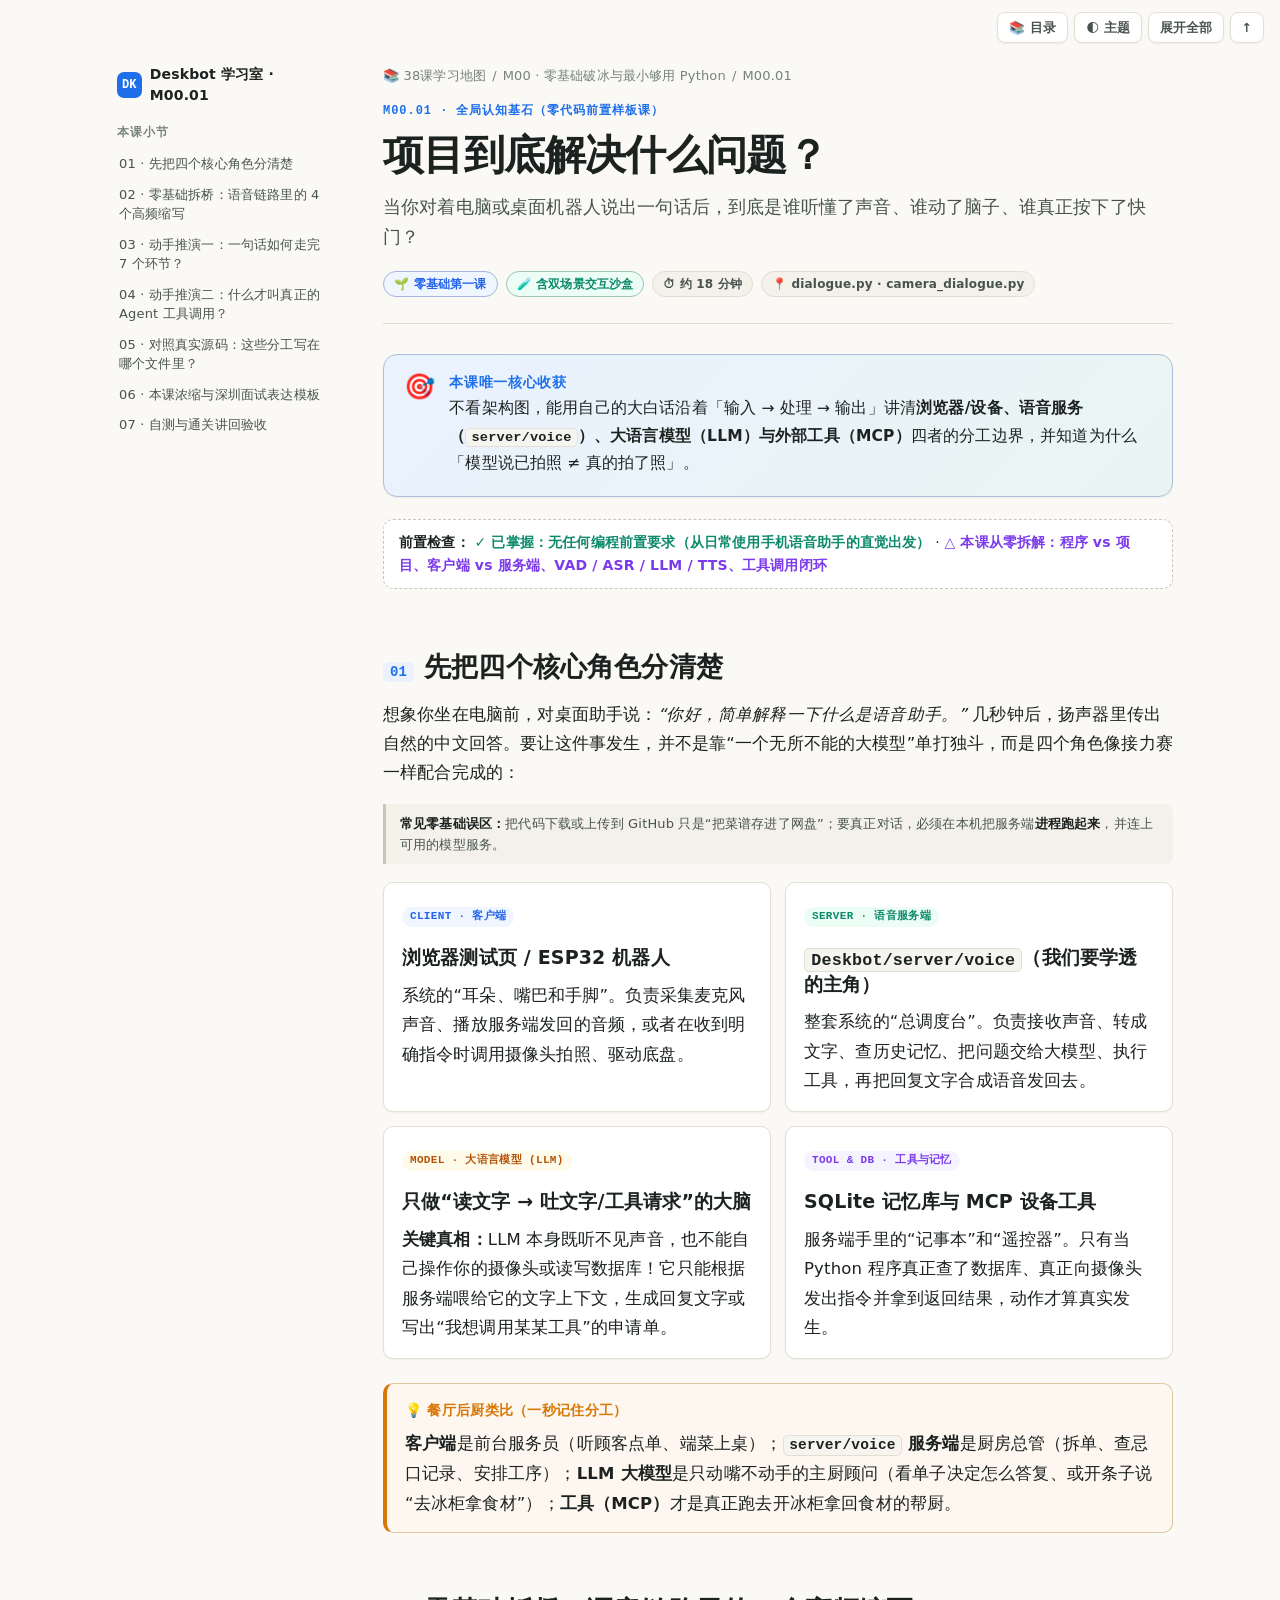
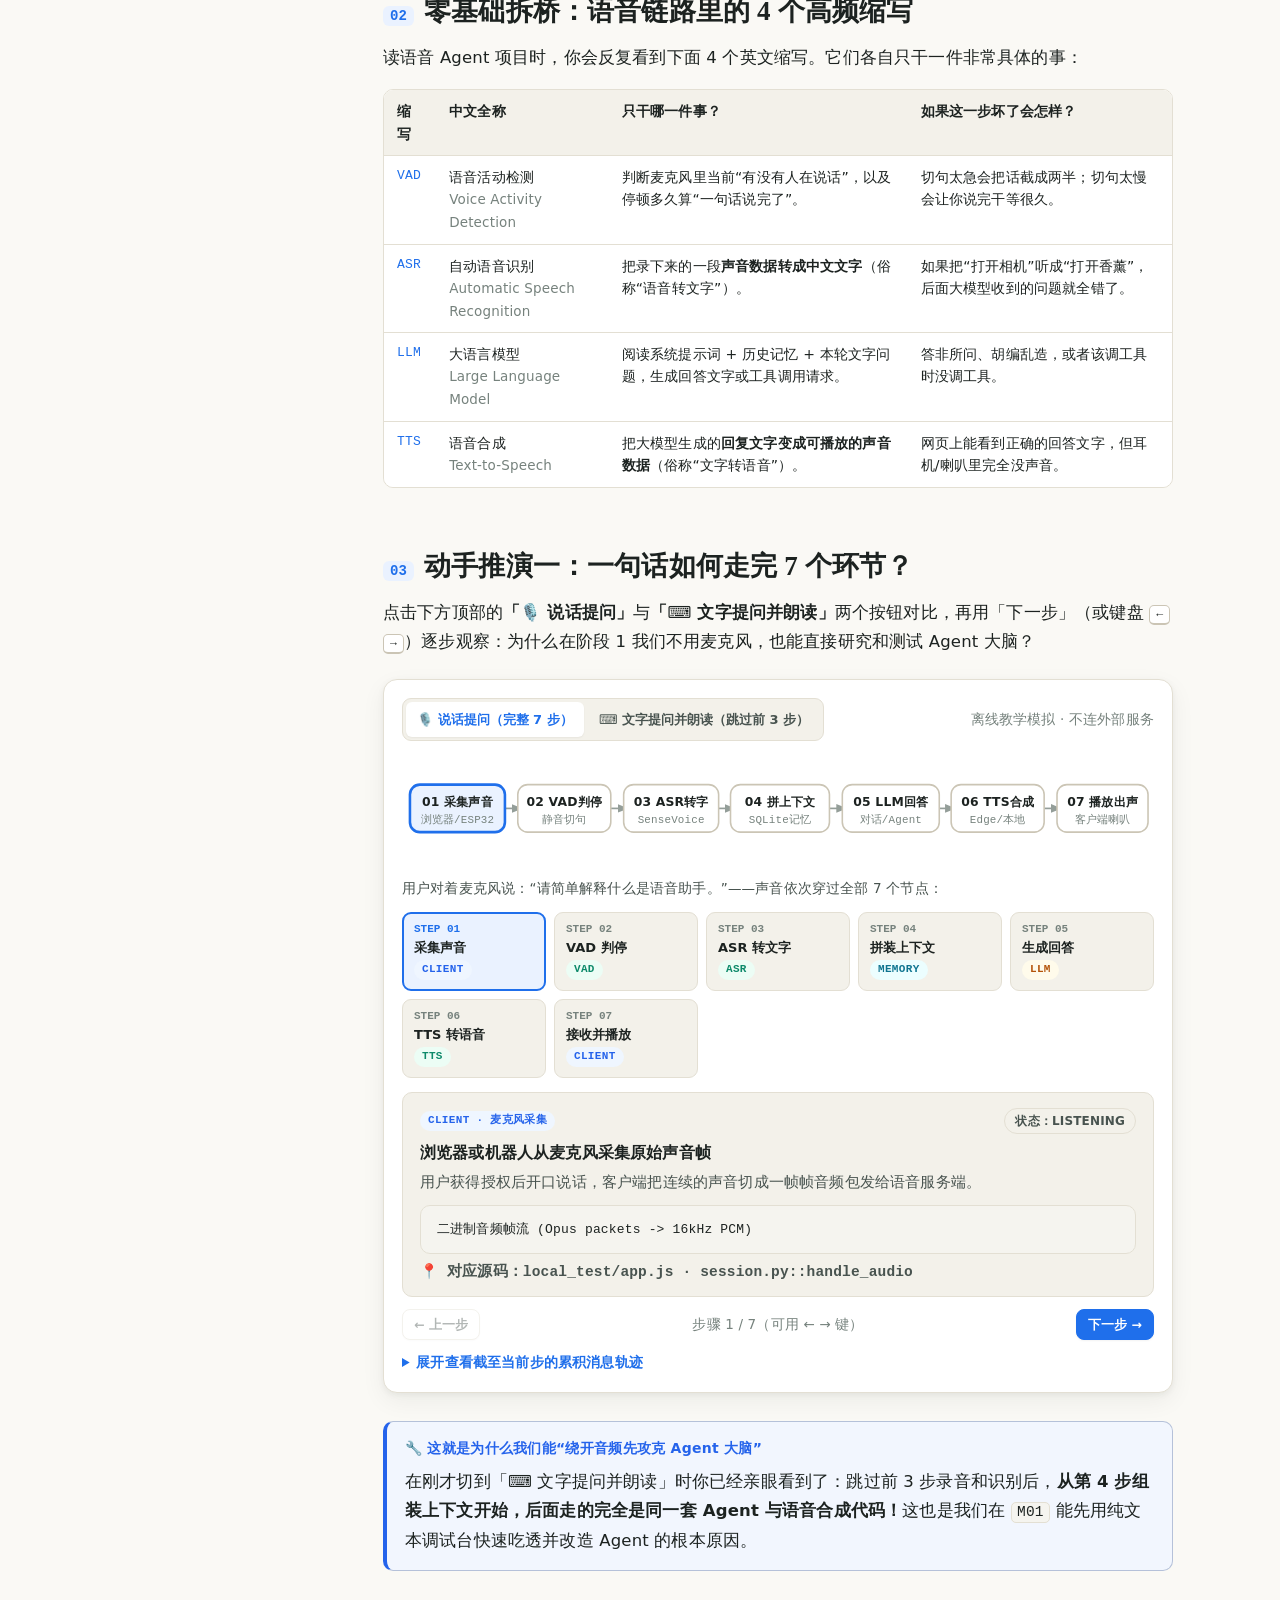
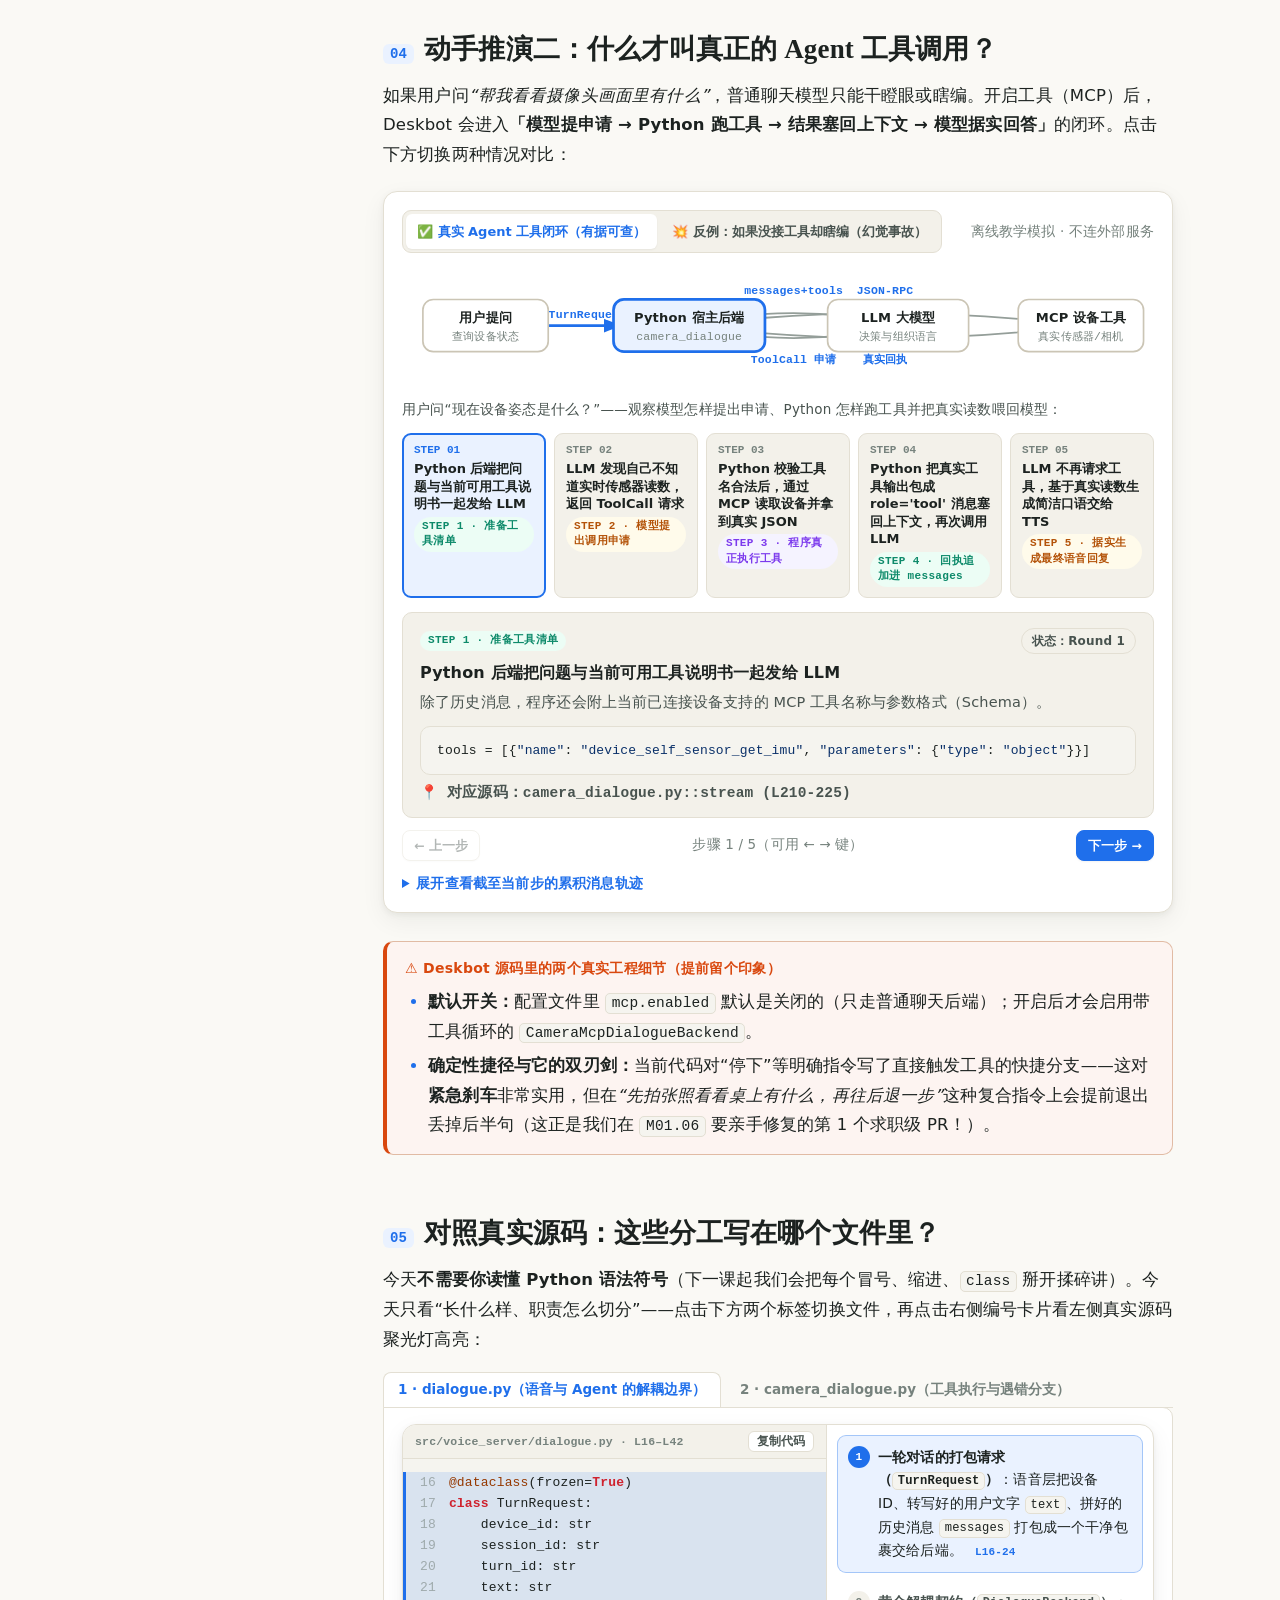
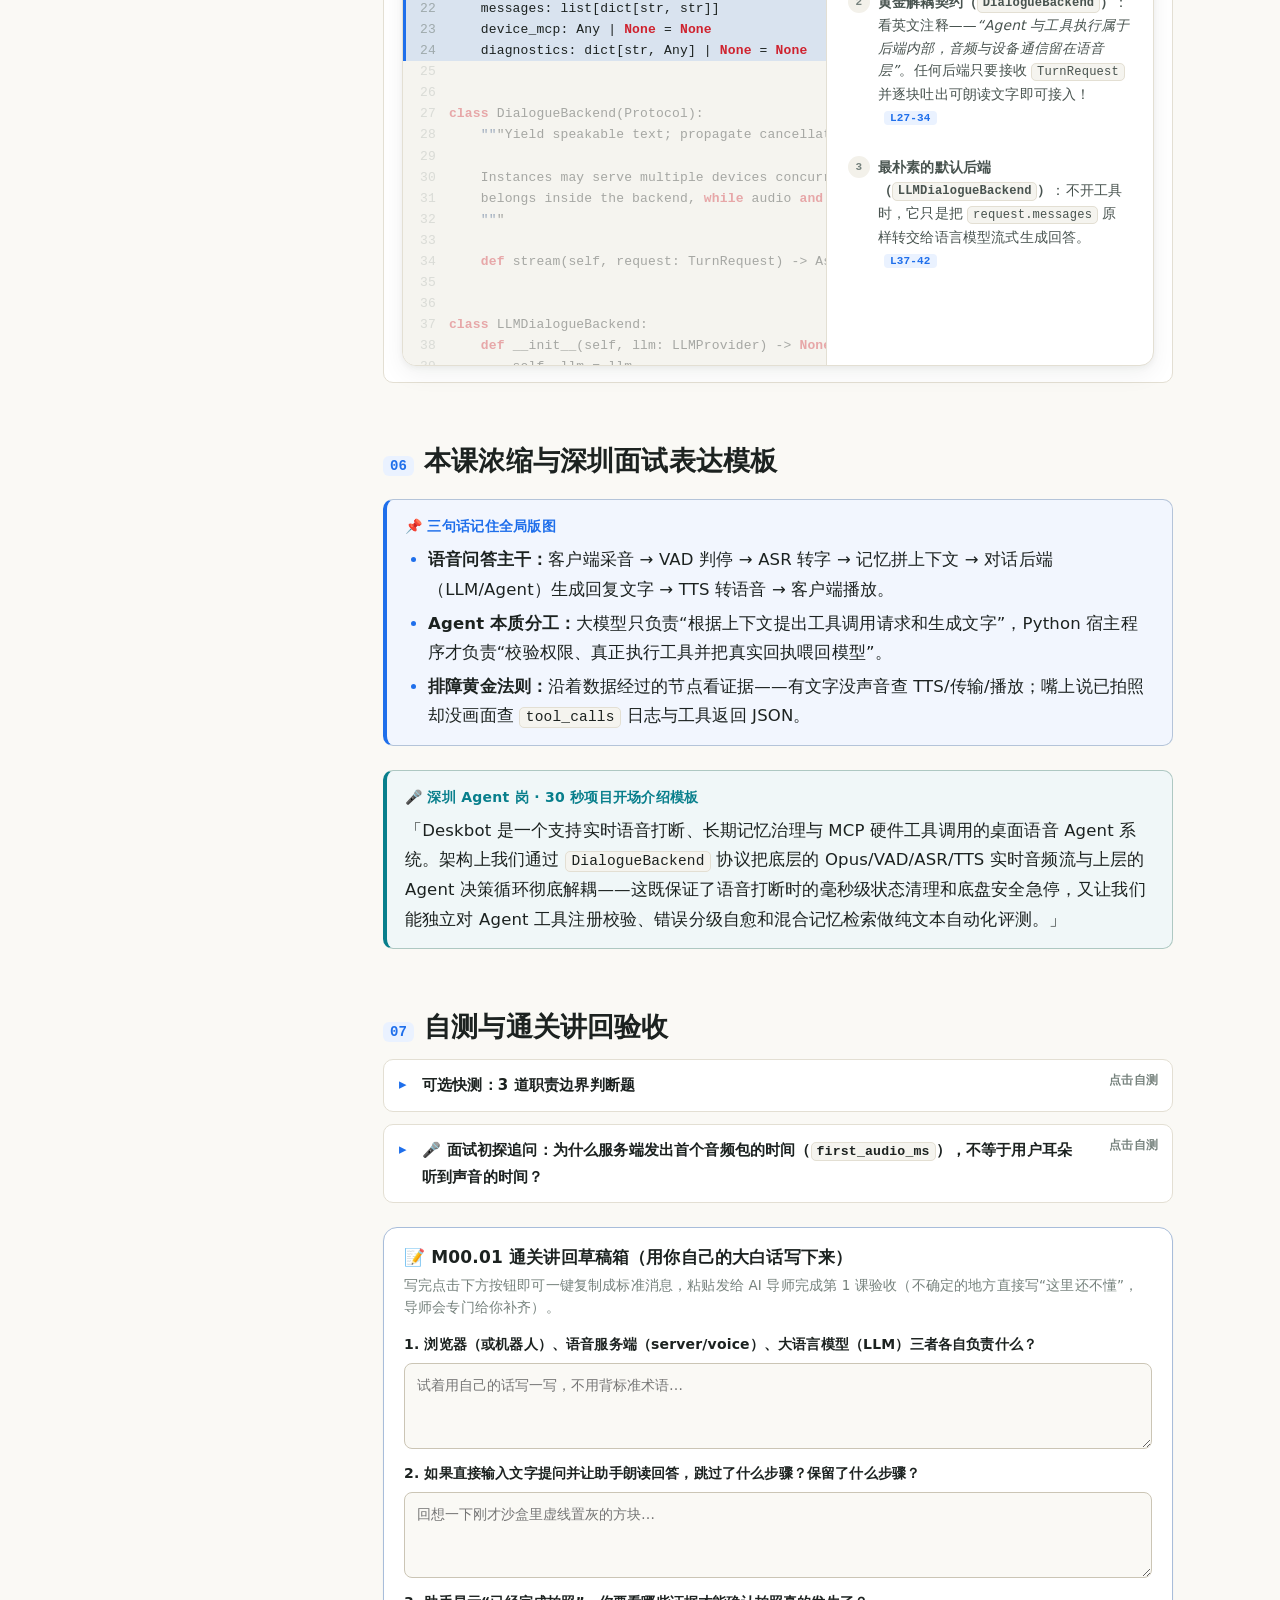
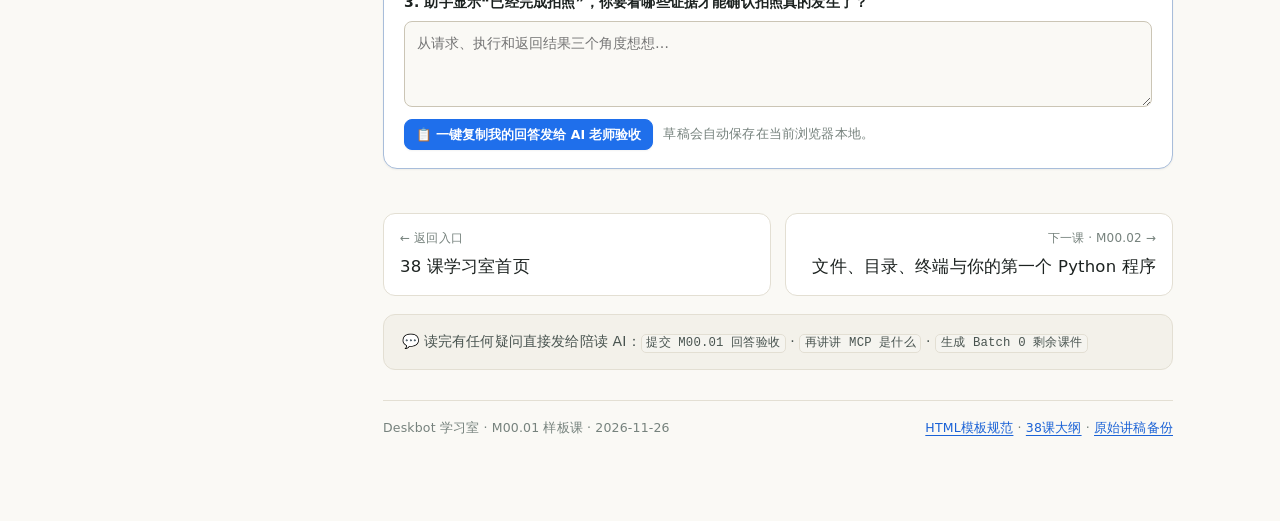
==== commit 19fe4ab1: "feat(deskbot-learning): redesign 38-lesson spiral syllabus, Tufte HTML engine, and complete M00.01-M" ====
--- a/workspace/deskbot-learning/lessons/M00.01.html
+++ b/workspace/deskbot-learning/lessons/M00.01.html
@@ -1,153 +1,493 @@
-<!doctype html>
+<!DOCTYPE html>
 <html lang="zh-CN">
 <head>
 <meta charset="utf-8">
 <meta name="viewport" content="width=device-width, initial-scale=1">
-<meta name="description" content="Deskbot 零基础课程第一课：分步观察声音、文字、模型与工具怎样构成一次完整交互。">
+<meta name="dk:lesson" content="M00.01">
+<meta name="dk:module" content="M00">
+<meta name="dk:home" content="../index.html">
+<meta name="dk:date" content="2026-11-26">
 <title>M00.01 项目到底解决什么问题 · Deskbot 学习室</title>
-<link rel="stylesheet" href="../assets/lesson.css">
-<script src="../assets/lesson.js" defer></script>
+<link rel="stylesheet" href="../assets/deskbot-course.css">
 </head>
-<body data-lesson-id="M00.01">
-<div class="lesson-layout">
-<aside class="lesson-sidebar">
-<a class="brand" href="../index.html">DESKBOT <span>学习室</span></a>
-<p class="small muted">从零读懂自己的 Agent 项目</p>
-<nav class="sidebar-links" aria-label="本课目录">
-<a href="#goal">本课目标</a>
-<a href="#concepts">01 · 先分清谁负责什么</a>
-<a href="#flow">02 · 一句话的旅程</a>
-<a href="#changes">03 · 改变输入会怎样</a>
-<a href="#agent">04 · 工具与 Agent</a>
-<a href="#source">05 · 对照真实代码</a>
-<a href="#practice">06 · 可选自测</a>
-<a href="#next">下一步</a>
-</nav>
-<div class="status-note"><strong>M00.01 · 初次学习</strong><p class="small">这页可以随时阅读和回看。阅读、点击演示和自测不自动记为“已掌握”。</p></div>
-<a class="small" href="../index.html">← 返回课程目录</a>
-</aside>
-<main class="lesson-main">
-<header class="lesson-hero" id="goal">
-<div class="breadcrumbs"><a href="../index.html">学习室</a> / M00 从零认识电脑、程序与项目 / 第 1 课</div>
-<p class="eyebrow">先看清系统，再走进代码</p>
-<h1>项目到底解决什么问题？</h1>
-<p class="subtitle">你说出一句话之后，谁接收声音，谁生成回答，谁让它真的播放出来？</p>
-<div class="tag-row"><span class="tag">M00.01</span><span class="tag">零前置知识</span><span class="tag">电脑先行</span><span class="tag">分步演示</span></div>
-</header>
-<div class="win"><strong>这一课，只获得一个清楚的认识</strong><p>能沿着“输入 → 处理 → 输出”，讲清浏览器、语音服务、语言模型与工具的分工，并知道怎样用执行结果判断一件事是否真的发生。</p></div>
-<p class="lead">先想象一个场景：你坐在电脑前，说“请简单解释什么是语音助手”。电脑接收声音，形成回答，再把回答念给你听。Deskbot 的语音服务，就是组织这些步骤的程序。</p>
-<div class="callout callout-note"><strong>本课怎样学</strong><p>先读解释，再点击演示。页面会展示完整过程；你想检验理解时，再展开底部自测。用手边的纸画一遍流程也可以。下一课才开始认识终端与运行第一个程序。</p></div>
-
-<section id="concepts">
-<h2 class="section-heading"><span class="section-no">01</span>先分清谁负责什么</h2>
-<p>“用户”是使用系统的人；“需求”是他希望系统完成的事。“请解释语音助手”就是一个需求。下面四个词，描述了系统如何承接这个需求。</p>
-<div class="comparison-grid">
-<article class="concept-card"><p class="eyebrow">PROGRAM · 程序</p><h3>让电脑执行的步骤</h3><p>例如：接收名字、拼出问候、显示问候。写在文件里的指令叫<strong>源码</strong>；启动程序后，电脑才开始执行这些步骤。</p></article>
-<article class="concept-card"><p class="eyebrow">PROJECT · 项目</p><h3>围绕目标组织的材料</h3><p>源码、配置、文档、测试一起构成项目。配置选择运行选项，测试检查行为。Deskbot 包括语音服务、网页和机器人等部分。</p></article>
-<article class="concept-card"><p class="eyebrow">CLIENT / SERVER · 客户端与服务端</p><h3>发起请求，与处理请求</h3><p>浏览器页面采集输入、展示或播放结果；语音服务接收请求、组织处理并返回结果。两者可以都运行在同一台电脑上。</p></article>
-<article class="concept-card"><p class="eyebrow">LANGUAGE MODEL · 语言模型</p><h3>根据文字生成文字</h3><p>大语言模型常写作 <strong>LLM</strong>。它接收当前问题和程序准备的相关信息，生成回答，也可能提出工具请求。模型可以在本机或远程服务运行。</p></article>
+<body>
+<div class="dk-layout">
+  <nav id="dk-toc" aria-label="本课目录"></nav>
+
+  <main class="dk-main">
+    <header class="dk-hero">
+      <div class="crumbs">
+        <a href="../index.html">📚 38课学习地图</a> /
+        <a href="../index.html#M00">M00 · 零基础破冰与最小够用 Python</a> /
+        <span>M00.01</span>
+      </div>
+      <p class="eyebrow">M00.01 · 全局认知基石（零代码前置样板课）</p>
+      <h1>项目到底解决什么问题？</h1>
+      <p class="subtitle">当你对着电脑或桌面机器人说出一句话后，到底是谁听懂了声音、谁动了脑子、谁真正按下了快门？</p>
+      <div class="chips">
+        <span class="chip whitebox">🌱 零基础第一课</span>
+        <span class="chip sim">🧪 含双场景交互沙盒</span>
+        <span class="chip">⏱ 约 18 分钟</span>
+        <span class="chip">📍 dialogue.py · camera_dialogue.py</span>
+      </div>
+    </header>
+
+    <div class="win">
+      <div class="icon">🎯</div>
+      <div>
+        <h4>本课唯一核心收获</h4>
+        <p>不看架构图，能用自己的大白话沿着「输入 → 处理 → 输出」讲清<strong>浏览器/设备、语音服务（<code>server/voice</code>）、大语言模型（LLM）与外部工具（MCP）</strong>四者的分工边界，并知道为什么「模型说已拍照 ≠ 真的拍了照」。</p>
+      </div>
+    </div>
+
+    <div class="prereq">
+      <b>前置检查：</b>
+      <span class="known">✓ 已掌握：无任何编程前置要求（从日常使用手机语音助手的直觉出发）</span> ·
+      <span class="gap">△ 本课从零拆解：程序 vs 项目、客户端 vs 服务端、VAD / ASR / LLM / TTS、工具调用闭环</span>
+    </div>
+
+    <!-- ========== §01 问题与角色分工 ========== -->
+    <section>
+      <h2><span class="num">01</span>先把四个核心角色分清楚</h2>
+      <p>想象你坐在电脑前，对桌面助手说：<em>“你好，简单解释一下什么是语音助手。”</em> 几秒钟后，扬声器里传出自然的中文回答。要让这件事发生，并不是靠“一个无所不能的大模型”单打独斗，而是四个角色像接力赛一样配合完成的：</p>
+
+      <aside class="sidenote">
+        <strong>常见零基础误区：</strong>把代码下载或上传到 GitHub 只是“把菜谱存进了网盘”；要真正对话，必须在本机把服务端<strong>进程跑起来</strong>，并连上可用的模型服务。
+      </aside>
+
+      <div class="grid-2">
+        <article class="info-card">
+          <p><span class="role-badge" data-role="client">CLIENT · 客户端</span></p>
+          <h3>浏览器测试页 / ESP32 机器人</h3>
+          <p>系统的“耳朵、嘴巴和手脚”。负责采集麦克风声音、播放服务端发回的音频，或者在收到明确指令时调用摄像头拍照、驱动底盘。</p>
+        </article>
+        <article class="info-card">
+          <p><span class="role-badge" data-role="server">SERVER · 语音服务端</span></p>
+          <h3><code>Deskbot/server/voice</code>（我们要学透的主角）</h3>
+          <p>整套系统的“总调度台”。负责接收声音、转成文字、查历史记忆、把问题交给大模型、执行工具，再把回复文字合成语音发回去。</p>
+        </article>
+        <article class="info-card">
+          <p><span class="role-badge" data-role="model">MODEL · 大语言模型 (LLM)</span></p>
+          <h3>只做“读文字 → 吐文字/工具请求”的大脑</h3>
+          <p><strong>关键真相：</strong>LLM 本身既听不见声音，也不能自己操作你的摄像头或读写数据库！它只能根据服务端喂给它的文字上下文，生成回复文字或写出“我想调用某某工具”的申请单。</p>
+        </article>
+        <article class="info-card">
+          <p><span class="role-badge" data-role="tool">TOOL &amp; DB · 工具与记忆</span></p>
+          <h3>SQLite 记忆库与 MCP 设备工具</h3>
+          <p>服务端手里的“记事本”和“遥控器”。只有当 Python 程序真正查了数据库、真正向摄像头发出指令并拿到返回结果，动作才算真实发生。</p>
+        </article>
+      </div>
+
+      <div class="callout intuition">
+        <span class="ct">餐厅后厨类比（一秒记住分工）</span>
+        <p><strong>客户端</strong>是前台服务员（听顾客点单、端菜上桌）；<strong><code>server/voice</code> 服务端</strong>是厨房总管（拆单、查忌口记录、安排工序）；<strong>LLM 大模型</strong>是只动嘴不动手的主厨顾问（看单子决定怎么答复、或开条子说“去冰柜拿食材”）；<strong>工具（MCP）</strong>才是真正跑去开冰柜拿回食材的帮厨。</p>
+      </div>
+    </section>
+
+    <!-- ========== §02 零基础缩写拆桥 ========== -->
+    <section>
+      <h2><span class="num">02</span>零基础拆桥：语音链路里的 4 个高频缩写</h2>
+      <p>读语音 Agent 项目时，你会反复看到下面 4 个英文缩写。它们各自只干一件非常具体的事：</p>
+
+      <div class="table-wrap">
+        <table class="kv-table">
+          <thead>
+            <tr><th>缩写</th><th>中文全称</th><th>只干哪一件事？</th><th>如果这一步坏了会怎样？</th></tr>
+          </thead>
+          <tbody>
+            <tr><td>VAD</td><td>语音活动检测<br><span class="muted small">Voice Activity Detection</span></td><td>判断麦克风里当前“有没有人在说话”，以及停顿多久算“一句话说完了”。</td><td>切句太急会把话截成两半；切句太慢会让你说完干等很久。</td></tr>
+            <tr><td>ASR</td><td>自动语音识别<br><span class="muted small">Automatic Speech Recognition</span></td><td>把录下来的一段<strong>声音数据转成中文文字</strong>（俗称“语音转文字”）。</td><td>如果把“打开相机”听成“打开香薰”，后面大模型收到的问题就全错了。</td></tr>
+            <tr><td>LLM</td><td>大语言模型<br><span class="muted small">Large Language Model</span></td><td>阅读系统提示词 + 历史记忆 + 本轮文字问题，生成回答文字或工具调用请求。</td><td>答非所问、胡编乱造，或者该调工具时没调工具。</td></tr>
+            <tr><td>TTS</td><td>语音合成<br><span class="muted small">Text-to-Speech</span></td><td>把大模型生成的<strong>回复文字变成可播放的声音数据</strong>（俗称“文字转语音”）。</td><td>网页上能看到正确的回答文字，但耳机/喇叭里完全没声音。</td></tr>
+          </tbody>
+        </table>
+      </div>
+    </section>
+
+    <!-- ========== §03 交互沙盒 1：语音问答 vs 文字直入 ========== -->
+    <section>
+      <h2><span class="num">03</span>动手推演一：一句话如何走完 7 个环节？</h2>
+      <p>点击下方顶部的<strong>「🎙️ 说话提问」</strong>与<strong>「⌨️ 文字提问并朗读」</strong>两个按钮对比，再用「下一步」（或键盘 <kbd>←</kbd> <kbd>→</kbd>）逐步观察：为什么在阶段 1 我们不用麦克风，也能直接研究和测试 Agent 大脑？</p>
+
+      <div id="sim-pipeline"></div>
+
+      <div class="callout principle">
+        <span class="ct">这就是为什么我们能“绕开音频先攻克 Agent 大脑”</span>
+        <p>在刚才切到「⌨️ 文字提问并朗读」时你已经亲眼看到了：跳过前 3 步录音和识别后，<strong>从第 4 步组装上下文开始，后面走的完全是同一套 Agent 与语音合成代码！</strong>这也是我们在 <code>M01</code> 能先用纯文本调试台快速吃透并改造 Agent 的根本原因。</p>
+      </div>
+    </section>
+
+    <!-- ========== §04 交互沙盒 2：普通聊天 vs Agent 工具循环 ========== -->
+    <section>
+      <h2><span class="num">04</span>动手推演二：什么才叫真正的 Agent 工具调用？</h2>
+      <p>如果用户问<em>“帮我看看摄像头画面里有什么”</em>，普通聊天模型只能干瞪眼或瞎编。开启工具（MCP）后，Deskbot 会进入<strong>「模型提申请 → Python 跑工具 → 结果塞回上下文 → 模型据实回答」</strong>的闭环。点击下方切换两种情况对比：</p>
+
+      <div id="sim-agent"></div>
+
+      <div class="callout warn">
+        <span class="ct">Deskbot 源码里的两个真实工程细节（提前留个印象）</span>
+        <ul>
+          <li><strong>默认开关：</strong>配置文件里 <code>mcp.enabled</code> 默认是关闭的（只走普通聊天后端）；开启后才会启用带工具循环的 <code>CameraMcpDialogueBackend</code>。</li>
+          <li><strong>确定性捷径与它的双刃剑：</strong>当前代码对“停下”等明确指令写了直接触发工具的快捷分支——这对<strong>紧急刹车</strong>非常实用，但在<em>“先拍张照看看桌上有什么，再往后退一步”</em>这种复合指令上会提前退出丢掉后半句（这正是我们在 <code>M01.06</code> 要亲手修复的第 1 个求职级 PR！）。</li>
+        </ul>
+      </div>
+    </section>
+
+    <!-- ========== §05 真实源码聚光灯走读 ========== -->
+    <section>
+      <h2><span class="num">05</span>对照真实源码：这些分工写在哪个文件里？</h2>
+      <p>今天<strong>不需要你读懂 Python 语法符号</strong>（下一课起我们会把每个冒号、缩进、<code>class</code> 掰开揉碎讲）。今天只看“长什么样、职责怎么切分”——点击下方两个标签切换文件，再点击右侧编号卡片看左侧真实源码聚光灯高亮：</p>
+
+      <div class="dk-tabs">
+        <div class="tab" data-label="1 · dialogue.py（语音与 Agent 的解耦边界）">
+          <div class="code-walk" data-dim>
+<pre data-file="src/voice_server/dialogue.py" data-start="16"><code class="language-python">@dataclass(frozen=True)
+class TurnRequest:
+    device_id: str
+    session_id: str
+    turn_id: str
+    text: str
+    messages: list[dict[str, str]]
+    device_mcp: Any | None = None
+    diagnostics: dict[str, Any] | None = None
+
+
+class DialogueBackend(Protocol):
+    """Yield speakable text; propagate cancellation and close per-turn resources.
+
+    Instances may serve multiple devices concurrently. Agent/tool execution
+    belongs inside the backend, while audio and device messages stay in voice.
+    """
+
+    def stream(self, request: TurnRequest) -&gt; AsyncIterator[str]: ...
+
+
+class LLMDialogueBackend:
+    def __init__(self, llm: LLMProvider) -&gt; None:
+        self._llm = llm
+
+    def stream(self, request: TurnRequest) -&gt; AsyncIterator[str]:
+        return self._llm.stream(request.messages)</code></pre>
+            <ol class="walk">
+              <li data-lines="16-24"><strong>一轮对话的打包请求（<code>TurnRequest</code>）</strong>：语音层把设备 ID、转写好的用户文字 <code>text</code>、拼好的历史消息 <code>messages</code> 打包成一个干净包裹交给后端。</li>
+              <li data-lines="27-34"><strong>黄金解耦契约（<code>DialogueBackend</code>）</strong>：看英文注释——<em>“Agent 与工具执行属于后端内部，音频与设备通信留在语音层”</em>。任何后端只要接收 <code>TurnRequest</code> 并逐块吐出可朗读文字即可接入！</li>
+              <li data-lines="37-42"><strong>最朴素的默认后端（<code>LLMDialogueBackend</code>）</strong>：不开工具时，它只是把 <code>request.messages</code> 原样转交给语言模型流式生成回答。</li>
+            </ol>
+          </div>
+        </div>
+
+        <div class="tab" data-label="2 · camera_dialogue.py（工具执行与遇错分支）">
+          <div class="code-walk" data-dim>
+<pre data-file="src/voice_server/camera_dialogue.py" data-start="337"><code class="language-python">                messages.append({
+                    "role": "assistant", "content": None,
+                    "tool_calls": [{"id": call.id, "type": "function", "function": {
+                        "name": call.name, "arguments": call.arguments,
+                    }} for call in calls],
+                })
+                for call in calls:
+                    result = await self._execute(client, request, call, available_names, device_tool_names)
+                    summary = json.loads(result)
+                    if summary.get("success") is False:
+                        reason = summary.get("error") or summary.get("tool_message") or "设备未确认操作成功"
+                        yield f"设备操作失败：{reason}"
+                        return
+                    messages.append({"role": "tool", "tool_call_id": call.id, "content": result})</code></pre>
+            <ol class="walk">
+              <li data-lines="337-342"><strong>记录模型提出的工具申请</strong>：先把模型本轮发出的 <code>tool_calls</code> 追加进对话上下文。</li>
+              <li data-lines="343-344"><strong>Python 程序真正动手执行</strong>：调用 <code>self._execute(...)</code> 去请求摄像头或设备 MCP 工具，拿到 JSON 字符串结果。</li>
+              <li data-lines="346-349"><strong>当前代码的改进起点（<code>M01.07</code> 伏笔）</strong>：一旦返回 <code>success=False</code>，现在直接播报失败并 <code>return</code> 结束整轮，模型没有机会修正参数小错。</li>
+              <li data-lines="350"><strong>成功结果回传模型</strong>：工具成功时，把结果包成 <code>role="tool"</code> 消息塞回 <code>messages</code>，下一轮循环模型就能看到真实结果并组织回答了！</li>
+            </ol>
+          </div>
+        </div>
+      </div>
+    </section>
+
+    <!-- ========== §06 小结与面试模板 ========== -->
+    <section>
+      <h2><span class="num">06</span>本课浓缩与深圳面试表达模板</h2>
+      <div class="callout summary">
+        <span class="ct">三句话记住全局版图</span>
+        <ul>
+          <li><strong>语音问答主干：</strong>客户端采音 → VAD 判停 → ASR 转字 → 记忆拼上下文 → 对话后端（LLM/Agent）生成回复文字 → TTS 转语音 → 客户端播放。</li>
+          <li><strong>Agent 本质分工：</strong>大模型只负责“根据上下文提出工具调用请求和生成文字”，Python 宿主程序才负责“校验权限、真正执行工具并把真实回执喂回模型”。</li>
+          <li><strong>排障黄金法则：</strong>沿着数据经过的节点看证据——有文字没声音查 TTS/传输/播放；嘴上说已拍照却没画面查 <code>tool_calls</code> 日志与工具返回 JSON。</li>
+        </ul>
+      </div>
+
+      <div class="callout interview">
+        <span class="ct">深圳 Agent 岗 · 30 秒项目开场介绍模板</span>
+        <p>「Deskbot 是一个支持实时语音打断、长期记忆治理与 MCP 硬件工具调用的桌面语音 Agent 系统。架构上我们通过 <code>DialogueBackend</code> 协议把底层的 Opus/VAD/ASR/TTS 实时音频流与上层的 Agent 决策循环彻底解耦——这既保证了语音打断时的毫秒级状态清理和底盘安全急停，又让我们能独立对 Agent 工具注册校验、错误分级自愈和混合记忆检索做纯文本自动化评测。」</p>
+      </div>
+    </section>
+
+    <!-- ========== §07 自测与讲回验收 ========== -->
+    <section>
+      <h2><span class="num">07</span>自测与通关讲回验收</h2>
+
+      <details class="reveal q">
+        <summary>可选快测：3 道职责边界判断题</summary>
+        <form class="dk-quiz">
+          <fieldset data-name="q1" data-answer="asr" data-explain="输入本身已经是文字，无需再跑录音、VAD 和语音转文字（ASR）；但要求朗读回答，所以后面的上下文、LLM、TTS 和播放仍需执行。">
+            <legend>1. 用户在测试网页直接打字提问，并希望听到语音朗读回答，哪一步会被直接跳过？</legend>
+            <label class="q-opt"><input type="radio" name="q1" value="asr"> A. 声音转文字（ASR）与录音切句（VAD）</label>
+            <label class="q-opt"><input type="radio" name="q1" value="tts"> B. 回复文字转声音（TTS）</label>
+            <label class="q-opt"><input type="radio" name="q1" value="llm"> C. 上下文组装与语言模型生成回复</label>
+          </fieldset>
+
+          <fieldset data-name="q2" data-answer="program" data-explain="大语言模型只能输出 JSON 形态的工具调用请求文本；真正发网络请求、操作摄像头或设备的是服务端 Python 程序与对应 MCP 服务。">
+            <legend>2. 当模型决定需要“拍照看桌面”时，是谁真正发起拍照动作的？</legend>
+            <label class="q-opt"><input type="radio" name="q2" value="model"> A. 远端大语言模型直接连进你的电脑摄像头拍照</label>
+            <label class="q-opt"><input type="radio" name="q2" value="program"> B. 模型只输出工具请求，由 Deskbot 程序通过 MCP 调用浏览器/设备执行拍照</label>
+            <label class="q-opt"><input type="radio" name="q2" value="github"> C. 保存代码的 GitHub 仓库自动执行</label>
+          </fieldset>
+
+          <fieldset data-name="q3" data-answer="trace" data-explain="模型完全可能产生口头幻觉（没调工具或工具失败却说成功）。必须核查服务端工具调用记录（tool_calls）、返回状态以及是否真拿到了图像/视觉结果。">
+            <legend>3. 助手回复说“我已经帮你拍好照片了”，作为开发者你怎样确认它没有撒谎（幻觉）？</legend>
+            <label class="q-opt"><input type="radio" name="q3" value="trust"> A. 只要模型语气肯定，就说明一定拍成功了</label>
+            <label class="q-opt"><input type="radio" name="q3" value="trace"> B. 检查本轮诊断日志中是否真发起了拍照工具调用、返回 <code>success=true</code> 且拿到了图像分析结果</label>
+            <label class="q-opt"><input type="radio" name="q3" value="tts"> C. 只要喇叭正常播出了这句话就算拍照完成</label>
+          </fieldset>
+          <button class="dk-btn primary" type="submit">核对判断与解析</button>
+        </form>
+      </details>
+
+      <details class="reveal q">
+        <summary>🎤 面试初探追问：为什么服务端发出首个音频包的时间（<code>first_audio_ms</code>），不等于用户耳朵听到声音的时间？</summary>
+        <p>因为服务端调用完 TTS 并把第一个 Opus 音频包写进 WebSocket 后，数据还要经过网络传输、客户端接收缓冲、Opus 解码还原以及扬声器硬件播放队列。因此工程上必须诚实区分“服务端首包耗时”与“端到端实机可听见耗时”。</p>
+      </details>
+
+      <div class="teachback-card" data-teachback>
+        <h3>📝 M00.01 通关讲回草稿箱（用你自己的大白话写下来）</h3>
+        <p class="small muted">写完点击下方按钮即可一键复制成标准消息，粘贴发给 AI 导师完成第 1 课验收（不确定的地方直接写“这里还不懂”，导师会专门给你补齐）。</p>
+        <label class="tb-field">
+          1. 浏览器（或机器人）、语音服务端（server/voice）、大语言模型（LLM）三者各自负责什么？
+          <textarea data-field="roles" placeholder="试着用自己的话写一写，不用背标准术语…"></textarea>
+        </label>
+        <label class="tb-field">
+          2. 如果直接输入文字提问并让助手朗读回答，跳过了什么步骤？保留了什么步骤？
+          <textarea data-field="text_mode" placeholder="回想一下刚才沙盒里虚线置灰的方块…"></textarea>
+        </label>
+        <label class="tb-field">
+          3. 助手显示“已经完成拍照”，你要看哪些证据才能确认拍照真的发生了？
+          <textarea data-field="evidence" placeholder="从请求、执行和返回结果三个角度想想…"></textarea>
+        </label>
+        <div class="tb-actions">
+          <button class="dk-btn primary" type="button" data-copy-teachback>📋 一键复制我的回答发给 AI 老师验收</button>
+          <span class="tb-status">草稿会自动保存在当前浏览器本地。</span>
+        </div>
+      </div>
+    </section>
+
+    <nav class="dk-nav" aria-label="课程前后导航">
+      <a href="../index.html"><small>← 返回入口</small>38 课学习室首页</a>
+      <a class="next" href="M00.02.html"><small>下一课 · M00.02 →</small>文件、目录、终端与你的第一个 Python 程序</a>
+    </nav>
+
+    <div class="ask-ai">
+      💬 读完有任何疑问直接发给陪读 AI：<code>提交 M00.01 回答验收</code> · <code>再讲讲 MCP 是什么</code> · <code>生成 Batch 0 剩余课件</code>
+    </div>
+
+    <footer class="dk-footer">
+      <span>Deskbot 学习室 · M00.01 样板课 · 2026-11-26</span>
+      <span><a href="../HTML_DESIGN_RULES.md">HTML模板规范</a> · <a href="../syllabus.md">38课大纲</a> · <a href="M00.01.md">原始讲稿备份</a></span>
+    </footer>
+  </main>
+
+  <aside class="dk-margin" aria-hidden="true"></aside>
 </div>
-<p>源码上传到 GitHub，表示文件已保存到远程仓库。真正使用语音助手，还需要启动相应程序并让模型服务可用。</p>
-<div class="definition-list"><div><strong>输入</strong><p>用户说出的声音，或输入的文字。</p></div><div><strong>处理</strong><p>接收、转写、准备上下文、回答，以及合成声音。</p></div><div><strong>输出</strong><p>用户能看到的文字、听到的声音，或执行完成的工具结果。</p></div></div>
-</section>
-
-<section id="flow">
-<h2 class="section-heading"><span class="section-no">02</span>跟着一句话，走过整条链路</h2>
-<p>先看语音问答。下方每个方块是一项职责。点击“下一步”观察数据怎样变化，也可以直接点某个环节。</p>
-<div class="simulator" data-simulator="dialogue">
-<div class="scenario-controls"><div class="segmented" role="group" aria-label="选择输入方式"><button type="button" data-mode="voice" aria-pressed="true">说话提问</button><button type="button" data-mode="text" aria-pressed="false">文字提问并朗读</button></div><span class="small muted">本地教学模拟</span></div>
-<p class="small" data-scenario-caption>输入：“请简单解释什么是语音助手。”</p>
-<div class="stage-grid" data-stage-grid aria-label="对话处理环节"></div>
-<div class="simulation-detail" aria-live="polite" aria-atomic="true"><p class="eyebrow" data-step-role></p><h3 data-step-title></h3><p data-step-explain></p><pre><code data-step-data></code></pre><p class="small muted" data-step-source></p></div>
-<div class="step-controls"><button class="button button-quiet" type="button" data-action="previous">← 上一步</button><span class="step-count" data-step-count></span><button class="button button-primary" type="button" data-action="next">下一步 →</button></div>
-<details><summary>查看已经经过的消息与数据</summary><ol class="event-log" data-event-log></ol></details>
-</div>
-<noscript><p>当前浏览器关闭了脚本，分步操作不可用。完整文字路径：采集声音 → 判断说完 → ASR转文字 → 准备上下文 → 语言模型生成回答 → TTS合成声音 → 返回并播放。</p></noscript>
-<p class="small muted">演示中的文字、工具结果都是固定示例。这里不会连接模型、打开麦克风或摄像头，也不会向机器人发送指令。</p>
-<h3>三个缩写，一次讲清</h3>
-<dl class="reading-map"><dt>VAD · 语音活动检测</dt><dd>判断一段声音里是否有说话，帮助系统确定一轮发言何时结束。手动停止录音也能结束输入。</dd><dt>ASR · 自动语音识别</dt><dd>把声音转成文字。如果这里把问题识别错了，后面的模型可能收到错误的问题。</dd><dt>TTS · 文字转语音</dt><dd>把回答文字转换成声音数据。声音还要被发送、接收和播放，用户才真正听见。</dd></dl>
-<p><strong>上下文</strong>是本次回答可以参考的信息，例如刚才说过的话、助手的回答方式和相关偏好。模型能参考哪些历史，需要程序准备并提供。</p>
-<p>本课按职责画图。真实浏览器链路中，一部分声音判断发生在测试桥，一部分处理发生在语音会话；具体分工、声音编码和队列将在后面逐步拆解。</p>
-</section>
-
-<section id="changes">
-<h2 class="section-heading"><span class="section-no">03</span>改变一个条件，看看哪些环节受影响</h2>
-<div class="comparison-grid">
-<article class="concept-card"><h3>直接输入文字，会发生什么？</h3><p>回到上方，选择“文字提问并朗读”。采集声音、判断录音结束、声音转文字都被跳过；程序继续准备上下文、生成回答，再做语音合成和播放。</p><p><strong>原因：</strong>问题已经以文字形式到达，程序可以直接使用。</p></article>
-<article class="concept-card"><h3>有回答文字，却听不到声音？</h3><p>这次文字处理已有可见结果。接下来检查 TTS 是否产生声音、服务端是否发送、浏览器是否接收和播放，以及音量与输出设备。</p><p><strong>定位方法：</strong>沿数据经过的节点收集证据，逐步缩小范围。</p></article>
-</div>
-<div class="callout"><strong>同一个方法，也能用来读代码</strong><p>对每个函数问三件事：它接收什么，做了什么，返回什么。等学到代码，我们会用同样的方法追踪真实变量和调用。</p></div>
-</section>
-
-<section id="agent">
-<h2 class="section-heading"><span class="section-no">04</span>当助手需要采取行动</h2>
-<p>换一个任务：“查询一下设备状态。”回答需要来自设备的信息。<strong>工具</strong>是程序提供的一项具体操作，例如查询状态、拍照、调整音量。工具有输入，也会返回执行结果。</p>
-<p>当模型能围绕目标提出工具请求，再根据工具结果决定下一步，就体现了 <strong>Agent 的核心机制</strong>。下面展示这种模型工具循环的简化路径。</p>
-<div class="simulator" data-simulator="tools">
-<div class="scenario-controls"><strong>查询设备状态 · 工具循环示意</strong><span class="small muted">模拟工具已就绪</span></div>
-<div class="stage-grid" data-stage-grid aria-label="工具调用环节"></div>
-<div class="simulation-detail" aria-live="polite" aria-atomic="true"><p class="eyebrow" data-step-role></p><h3 data-step-title></h3><p data-step-explain></p><pre><code data-step-data></code></pre><p class="small muted" data-step-source></p></div>
-<div class="step-controls"><button class="button button-quiet" type="button" data-action="previous">← 上一步</button><span class="step-count" data-step-count></span><button class="button button-primary" type="button" data-action="next">下一步 →</button></div>
-<details><summary>查看已经经过的工具消息</summary><ol class="event-log" data-event-log></ol></details>
-</div>
-<div class="callout callout-note"><strong>对照当前 Deskbot 的实际路径</strong><p>默认配置使用普通语言模型对话；开启 MCP 后，可以使用现有摄像头与设备工具后端。MCP 是连接和调用工具的一类协议，后面单独学习。</p><p>明确的拍照、运动、停止请求还有程序直接处理的路径；因此，并非每个操作都要先让文字模型选择工具。真实设备返回“收到指令”，也需要与“实际动作完成”区分。</p></div>
-<p>第一课先记住：<strong>模型可以提出请求；程序执行工具；执行结果给后续回答提供依据。</strong>用户看到“已经完成”时，可以继续查对应的调用与结果。</p>
-</section>
-
-<section id="source">
-<h2 class="section-heading"><span class="section-no">05</span>这些分工，在真实代码的哪里？</h2>
-<p>先把功能和文件对应起来。下面摘自当前项目源码，点击左侧说明可以切换关注点；本课先读职责，语法会在后面的课中逐行讲。</p>
-<div class="code-walk" data-code-walk>
-<div class="source-nav" role="group" aria-label="选择源码片段"><button type="button" data-source="asr" aria-pressed="true">01 · 文字输入跳过 ASR</button><button type="button" data-source="backend" aria-pressed="false">02 · 普通后端调用模型</button><button type="button" data-source="tool" aria-pressed="false">03 · 程序执行工具</button></div>
-<div class="source-preview"><p class="small" data-source-path></p><pre tabindex="0" aria-label="当前项目源码片段"><code data-source-code></code></pre><div class="source-explain"><h3 data-source-title></h3><p data-source-explain></p></div></div>
-</div>
-<p class="small muted">片段按当前源码提取，行号与核对日期为 2026-11-26。高亮表示本课的关注位置；不是实际运行轨迹。</p>
-<div class="table-wrap"><table><caption>项目文件与职责 · 路径相对 Deskbot/server/voice</caption><thead><tr><th>文件</th><th>负责什么</th></tr></thead><tbody>
-<tr><td><code>run.py</code></td><td>启动语音服务。</td></tr>
-<tr><td><code>local_test.py</code></td><td>启动浏览器测试页和桥接服务。</td></tr>
-<tr><td><code>src/voice_server/app.py</code></td><td>组装语音、模型、记忆与工具组件。</td></tr>
-<tr><td><code>src/voice_server/session.py</code></td><td>组织一轮输入、回答、声音发送和打断。</td></tr>
-<tr><td><code>src/voice_server/dialogue.py</code></td><td>约定对话后端接收什么、输出什么。</td></tr>
-<tr><td><code>src/voice_server/camera_dialogue.py</code></td><td>直接指令处理，以及模型工具循环。</td></tr>
-<tr><td><code>src/voice_server/providers/</code></td><td>接入语音检测、识别、模型与合成。</td></tr>
-<tr><td><code>src/voice_server/memory/</code></td><td>存取对话、摘要与用户偏好。</td></tr>
-<tr><td><code>local_test/</code></td><td>浏览器的页面、交互与音频处理。</td></tr>
-</tbody></table></div>
-<p>“组件”是一项职责对应的程序部分；“接口”是不同部分约定怎样传入和返回信息。打开测试网页后，仍需语音服务和相应模型能力就绪，才能完成真实对话。</p>
-</section>
-
-<section id="practice">
-<h2 class="section-heading"><span class="section-no">06</span>想检查理解时，再来这里</h2>
-<p>先充分看懂例子。下面自测可以随时展开、重复尝试；完成自测不自动改变课程的掌握记录。</p>
-<details class="checkpoint"><summary>可选自测 · 三个职责判断题</summary>
-<form class="quiz" data-quiz>
-<fieldset><legend>1. 用户直接输入文字，并要求朗读。可以跳过哪一步？</legend><label class="quiz-option"><input type="radio" name="q1" value="asr">声音转文字（ASR）</label><label class="quiz-option"><input type="radio" name="q1" value="tts">回答文字转声音（TTS）</label><label class="quiz-option"><input type="radio" name="q1" value="model">组织并生成回答</label></fieldset>
-<fieldset><legend>2. 模型提出一个工具请求后，谁发起实际执行？</legend><label class="quiz-option"><input type="radio" name="q2" value="model">文字模型本身</label><label class="quiz-option"><input type="radio" name="q2" value="program">助手程序与工具服务</label><label class="quiz-option"><input type="radio" name="q2" value="github">保存源码的 GitHub 仓库</label></fieldset>
-<fieldset><legend>3. 回答文字正确，但听不到声音。接下来怎么查？</legend><label class="quiz-option"><input type="radio" name="q3" value="rewrite">立即重写语言模型</label><label class="quiz-option"><input type="radio" name="q3" value="audio">检查合成、发送、接收、播放各环节</label><label class="quiz-option"><input type="radio" name="q3" value="done">已有文字就代表声音播放完成</label></fieldset>
-<button class="button button-primary" type="submit">查看反馈</button><div class="quiz-feedback" data-quiz-feedback aria-live="polite"></div>
-</form>
-</details>
-<details><summary>可选练习 · 用自己的话讲一遍</summary>
-<p>在纸上画出“你说话 → 你听到回答”的路径，再分别标出浏览器、语音服务和语言模型所在位置。或者在下面写出你的理解，复制给讲课 AI 讨论。</p>
-<div class="answer-grid"><label>浏览器、语音服务、语言模型分别负责什么？<textarea data-draft="roles" rows="4" placeholder="先写你目前理解的分工。不确定的地方也可以写下来。"></textarea></label><label>直接输入文字并要求朗读，可以跳过什么？<textarea data-draft="text" rows="3" placeholder="试着解释上方灰色的环节为什么被跳过。"></textarea></label><label>显示“已经拍照”，怎样确认真的执行了？<textarea data-draft="evidence" rows="3" placeholder="你希望看到哪些请求、结果或实际图像？"></textarea></label></div>
-<p class="small muted" data-draft-status>草稿只保存在当前浏览器；不会写入项目文件或同步到 GitHub。</p>
-<button class="button" type="button" data-copy-answers>复制回答给 AI</button><span class="copy-feedback" data-copy-feedback role="status"></span>
-</details>
-<details><summary>参考解释 · 按需要查看</summary>
-<p>浏览器采集与展示/播放；服务端组织处理并返回；语言模型处理文本并提出文字回答或工具请求。直接文字输入省去了录音到转写的前段，朗读仍要合成声音并播放。</p>
-<p>确认拍照需要查看工具请求、执行结果，以及实际返回照片或视觉分析。无声音时，沿合成、发送、接收和播放检查，结合日志逐步缩小范围。</p>
-</details>
-</section>
-
-<section id="next">
-<h2 class="section-heading"><span class="section-no">→</span>下一步，亲手运行第一个程序</h2>
-<p><strong>M00.02 · 文件、目录与终端</strong>：认识文件位置和命令，运行第一段小程序。这一课尚未生成，你可以让讲课 AI 按既有大纲继续。</p>
-<div class="callout"><strong>给 AI 的续学说明</strong><p>“请按 Deskbot 课程大纲和 HTML 教材编写说明继续 M00.02。我是完全零基础，请先讲清文件、路径和终端，再给可运行的小实验。参考 M00.01 的页面结构；尚未学过的语法要解释。”</p></div>
-<div class="home-links"><a class="button" href="../index.html">返回课程目录</a><a class="button button-quiet" href="M00.01.md">查看原始讲稿</a></div>
-</section>
-<footer class="lesson-footer"><p>内容依据：Deskbot 语音源码与课程大纲；教学形式参考 AI Lab 的分步演示、源码联动和折叠自测。</p><p>本课仅建立分工认识。真实运行与独立开发，会在后续课程逐步练习和验收。<a href="../ai-authoring-guide.md">教材编写说明</a> · <a href="../source-map.md">源码覆盖地图</a></p></footer>
-</main>
-</div>
-<script id="source-data" type="application/json">{"asr":{"file":"src/voice_server/session.py","start":264,"lines":["            text = transcript if transcript is not None else await wait_for(","                self._asr.transcribe(pcm, 16_000), self._asr_timeout_s","            )","            metrics[\"asr_ms\"] = 0.0 if transcript is not None else self._turn_elapsed_ms()"],"title":"已有文字就直接使用","explain":"有 transcript 时沿用文字；否则调用语音识别。transcript 是本次已经收到的文字。这里先理解分工，条件表达式和 await 将在后续课逐行学习。","highlight":[0,1]},"backend":{"file":"src/voice_server/dialogue.py","start":37,"lines":["class LLMDialogueBackend:","    def __init__(self, llm: LLMProvider) -> None:","        self._llm = llm","","    def stream(self, request: TurnRequest) -> AsyncIterator[str]:","        return self._llm.stream(request.messages)"],"title":"把消息交给语言模型","explain":"request.messages 是这次准备好的消息；LLMDialogueBackend 把它交给模型组件，并返回逐块产生的文字。这说明模型只是应用中的一个组件。","highlight":[4,5]},"tool":{"file":"src/voice_server/camera_dialogue.py","start":343,"lines":["                for call in calls:","                    result = await self._execute(client, request, call, available_names, device_tool_names)","                    summary = json.loads(result)","                    if summary.get(\"success\") is False:","                        reason = summary.get(\"error\") or summary.get(\"tool_message\") or \"设备未确认操作成功\"","                        yield f\"设备操作失败：{reason}\"","                        return","                    messages.append({\"role\": \"tool\", \"tool_call_id\": call.id, \"content\": result})"],"title":"程序执行工具并记录结果","explain":"_execute 是程序真正执行工具的位置。成功结果会作为 role=tool 消息放回上下文；当前失败分支会先说明失败并结束，这是后续受控纠错实践的起点。","highlight":[1,3,7]}}</script>
+
+<script src="../assets/deskbot-course.js"></script>
+<script>
+DeskCourse.ready(() => {
+  // 1. 语音 vs 文字全链路对比沙盒
+  const pipelineStages = [
+    { id: "capture", title: "采集声音", role: "client", badge: "CLIENT" },
+    { id: "vad",     title: "VAD 判停", role: "server", badge: "VAD" },
+    { id: "asr",     title: "ASR 转文字", role: "server", badge: "ASR" },
+    { id: "context", title: "拼装上下文", role: "db",     badge: "MEMORY" },
+    { id: "llm",     title: "生成回答",   role: "model",  badge: "LLM" },
+    { id: "tts",     title: "TTS 转语音", role: "server", badge: "TTS" },
+    { id: "play",    title: "接收并播放", role: "client", badge: "CLIENT" }
+  ];
+
+  const commonTailSteps = [
+    {
+      id: "context", node: "context", edge: "e3", role: "db", badge: "MEMORY · 记忆与会话", state: "THINKING",
+      title: "读取记忆并拼装 messages 列表",
+      explain: "服务端查出与该设备相关的长期偏好、近期对话摘要，与本轮文字问题拼成大模型能读懂的消息列表。",
+      data: '[\n  {"role": "system", "content": "你是桌面陪伴助手..."},\n  {"role": "user", "content": "请简单解释什么是语音助手。"}\n]',
+      lang: "json", source: "src/voice_server/session.py::_make_messages"
+    },
+    {
+      id: "llm", node: "llm", edge: "e4", role: "model", badge: "LLM · 大语言模型", state: "THINKING",
+      title: "对话后端调用模型流式吐字",
+      explain: "LLM 逐小块生成回复文字（此时还只是纯文本字符串，没有任何声音波形）。",
+      data: '"语音助手可以接收你的说话请求，理解意图后再用语音回答你。"',
+      lang: "json", source: "src/voice_server/dialogue.py::LLMDialogueBackend.stream"
+    },
+    {
+      id: "tts", node: "tts", edge: "e5", role: "server", badge: "TTS · 语音合成", state: "SPEAKING",
+      title: "按句切分并合成为 Opus 音频包",
+      explain: "服务端每攒够一小句文字就送给 TTS 转成 PCM 再编码成 Opus 音频帧，一边生成一边往外发，减少用户干等时间。",
+      data: "输入文本 -> TTS 音频流 -> 16kHz/24kHz PCM -> Opus 二进制帧",
+      lang: "plain", source: "src/voice_server/session.py::_speak_sentence"
+    },
+    {
+      id: "play", node: "play", edge: "e6", role: "client", badge: "CLIENT · 扬声器播放", state: "SPEAKING -> IDLE",
+      title: "客户端接收音频包并真正播出声音",
+      explain: "浏览器或 ESP32 收到音频帧送入播放队列，直到喇叭振动发声，用户才真正听见回答。",
+      data: '{"type": "tts", "state": "stop"}  // 播完收尾，准备听下一句',
+      lang: "json", source: "local_test/app.js · 音频播放队列"
+    }
+  ];
+
+  DeskCourse.tracePlayer("#sim-pipeline", {
+    allStages: pipelineStages,
+    graph: {
+      width: 760,
+      height: 112,
+      nodes: [
+        { id: "capture", label: "01 采集声音", sub: "浏览器/ESP32", x: 56,  y: 56, w: 96, h: 48 },
+        { id: "vad",     label: "02 VAD判停", sub: "静音切句",     x: 164, y: 56, w: 94, h: 48 },
+        { id: "asr",     label: "03 ASR转字", sub: "SenseVoice",   x: 272, y: 56, w: 96, h: 48 },
+        { id: "context", label: "04 拼上下文", sub: "SQLite记忆",  x: 382, y: 56, w: 100, h: 48 },
+        { id: "llm",     label: "05 LLM回答", sub: "对话/Agent",   x: 494, y: 56, w: 98, h: 48 },
+        { id: "tts",     label: "06 TTS合成", sub: "Edge/本地",    x: 602, y: 56, w: 94, h: 48 },
+        { id: "play",    label: "07 播放出声", sub: "客户端喇叭",  x: 708, y: 56, w: 92, h: 48 }
+      ],
+      edges: [
+        { id: "e1", from: "capture", to: "vad" },
+        { id: "e2", from: "vad",     to: "asr" },
+        { id: "e3", from: "asr",     to: "context" },
+        { id: "e4", from: "context", to: "llm" },
+        { id: "e5", from: "llm",     to: "tts" },
+        { id: "e6", from: "tts",     to: "play" }
+      ]
+    },
+    scenarios: [
+      {
+        label: "🎙️ 说话提问（完整 7 步）",
+        summary: "用户对着麦克风说：“请简单解释什么是语音助手。”——声音依次穿过全部 7 个节点：",
+        skippedStages: [],
+        steps: [
+          {
+            id: "capture", node: "capture", role: "client", badge: "CLIENT · 麦克风采集", state: "LISTENING",
+            title: "浏览器或机器人从麦克风采集原始声音帧",
+            explain: "用户获得授权后开口说话，客户端把连续的声音切成一帧帧音频包发给语音服务端。",
+            data: "二进制音频帧流 (Opus packets -> 16kHz PCM)",
+            lang: "plain", source: "local_test/app.js · session.py::handle_audio"
+          },
+          {
+            id: "vad", node: "vad", edge: "e1", role: "server", badge: "VAD · 语音端点检测", state: "LISTENING",
+            title: "VAD 检测到有人说话，并在停顿足够久后判定“说完了”",
+            explain: "Silero VAD 持续打分，发现说完后连续静音达到阈值，立即触发本轮识别流水线。",
+            data: "speech_detected=True -> silence_ms >= min_silence_duration_ms -> 启动转写",
+            lang: "python", source: "src/voice_server/session.py::handle_audio"
+          },
+          {
+            id: "asr", node: "asr", edge: "e2", role: "server", badge: "ASR · 语音转文字", state: "RECOGNIZING",
+            title: "ASR 把整段录音转成中文字符串",
+            explain: "SenseVoice 模型把刚才录下的 PCM 字节变成文字。注意：如果这一步识别错字，后面大模型看到的就是错问题。",
+            data: '{"type": "stt", "text": "请简单解释什么是语音助手。"}',
+            lang: "json", source: "src/voice_server/session.py::_run_pipeline"
+          },
+          ...commonTailSteps
+        ]
+      },
+      {
+        label: "⌨️ 文字提问并朗读（跳过前 3 步）",
+        summary: "直接输入文字时，无需麦克风、VAD 和 ASR，直接从第 4 步组装上下文进入同一套对话与语音合成管线：",
+        skippedStages: ["capture", "vad", "asr"],
+        steps: commonTailSteps
+      }
+    ]
+  });
+
+  // 2. Agent 工具循环 vs 幻觉对比沙盒
+  DeskCourse.tracePlayer("#sim-agent", {
+    graph: {
+      width: 720,
+      height: 115,
+      nodes: [
+        { id: "user",   label: "用户提问",      sub: "查询设备状态", x: 80,  y: 58, w: 120, h: 50 },
+        { id: "python", label: "Python 宿主后端", sub: "camera_dialogue", x: 275, y: 58, w: 145, h: 50 },
+        { id: "llm",    label: "LLM 大模型",     sub: "决策与组织语言", x: 475, y: 58, w: 135, h: 50 },
+        { id: "mcp",    label: "MCP 设备工具",   sub: "真实传感器/相机", x: 650, y: 58, w: 120, h: 50 }
+      ],
+      edges: [
+        { id: "u2p", from: "user",   to: "python", label: "TurnRequest" },
+        { id: "p2l", from: "python", to: "llm",    label: "messages+tools", curve: -24 },
+        { id: "l2p", from: "llm",    to: "python", label: "ToolCall 申请",   curve: 24 },
+        { id: "p2m", from: "python", to: "mcp",    label: "JSON-RPC",       curve: -24 },
+        { id: "m2p", from: "mcp",    to: "python", label: "真实回执",       curve: 24 }
+      ]
+    },
+    scenarios: [
+      {
+        label: "✅ 真实 Agent 工具闭环（有据可查）",
+        summary: "用户问“现在设备姿态是什么？”——观察模型怎样提出申请、Python 怎样跑工具并把真实读数喂回模型：",
+        steps: [
+          {
+            node: "python", edge: "u2p", role: "server", badge: "STEP 1 · 准备工具清单", state: "Round 1",
+            title: "Python 后端把问题与当前可用工具说明书一起发给 LLM",
+            explain: "除了历史消息，程序还会附上当前已连接设备支持的 MCP 工具名称与参数格式（Schema）。",
+            data: 'tools = [{"name": "device_self_sensor_get_imu", "parameters": {"type": "object"}}]',
+            lang: "python", source: "camera_dialogue.py::stream (L210-225)"
+          },
+          {
+            node: "llm", edge: "l2p", role: "model", badge: "STEP 2 · 模型提出调用申请", state: "Round 1",
+            title: "LLM 发现自己不知道实时传感器读数，返回 ToolCall 请求",
+            explain: "注意：此时设备还没有被读取！模型只是吐出了一个结构化请求，请宿主程序帮忙查一下。",
+            data: 'ToolCall(id="call_01", name="device_self_sensor_get_imu", arguments="{}")',
+            lang: "python", source: "providers/openai_compatible.py::stream_with_tools"
+          },
+          {
+            node: "mcp", edge: "p2m", role: "tool", badge: "STEP 3 · 程序真正执行工具", state: "Executing",
+            title: "Python 校验工具名合法后，通过 MCP 读取设备并拿到真实 JSON",
+            explain: "_execute 方法向已连接设备发送 JSON-RPC tools/call，并把耗时与成功状态记入 diagnostics 账本。",
+            data: '{"success": true, "pitch": 1.2, "roll": -0.4, "stationary": true}',
+            lang: "json", source: "camera_dialogue.py::_execute -> device_mcp.py"
+          },
+          {
+            node: "python", edge: "m2p", role: "server", badge: "STEP 4 · 回执追加进 messages", state: "Round 2",
+            title: "Python 把真实工具输出包成 role='tool' 消息塞回上下文，再次调用 LLM",
+            explain: "这一步是 Agent 循环的灵魂：让模型亲眼看到刚才那次调用的真实返回数据。",
+            data: '{"role": "tool", "tool_call_id": "call_01", "content": "{\\"success\\": true, \\"pitch\\": 1.2...}"}',
+            lang: "json", source: "camera_dialogue.py::stream (L350)"
+          },
+          {
+            node: "llm", edge: "p2l", role: "model", badge: "STEP 5 · 据实生成最终语音回复", state: "Done",
+            title: "LLM 不再请求工具，基于真实读数生成简洁口语交给 TTS",
+            explain: "本轮不再产生新的 ToolCall，循环干净结束，文字流向语音合成。",
+            data: '"设备当前处于静止水平状态，俯仰角约 1.2 度。"',
+            lang: "json", source: "camera_dialogue.py::stream (L329-333)"
+          }
+        ]
+      },
+      {
+        label: "💥 反例：如果没接工具却瞎编（幻觉事故）",
+        summary: "当设备 MCP 未连接或模型脱离工具回执胡说时，为什么靠日志一查就能抓包：",
+        steps: [
+          {
+            node: "python", edge: "u2p", role: "server", badge: "无可用工具", state: "tools = []",
+            title: "设备尚未连接，本轮可用工具列表为空",
+            explain: "camera_dialogue.py 检测到没有可用工具时，会在系统提示里明确警告模型不准假装操作了设备。",
+            data: 'instructions = "当前对话没有可用的设备工具。不要声称已操作摄像头、底盘或传感器..."',
+            lang: "python", source: "camera_dialogue.py (L233-236)"
+          },
+          {
+            node: "llm", edge: "l2p", role: "error", badge: "幻觉风险点", state: "No Tool Receipt", error: true,
+            title: "假如劣质提示或模型仍然嘴快说“已帮你拍好照片”",
+            explain: "只要我们查看 diagnostics['tool_calls']，发现列表为空或 status='error'，就能 100% 判定这是一次无据幻觉（在 M05.02 评测集中，‘动作陈述有据率’专门抓这类问题！）。",
+            data: 'diagnostics["tool_calls"] == []  # 没有任何真实执行证据！',
+            lang: "python", source: "improvement-roadmap.md · 动作陈述有据率指标"
+          }
+        ]
+      }
+    ]
+  });
+});
+</script>
 </body>
 </html>
--- a/workspace/deskbot-learning/assets/deskbot-course.css
+++ b/workspace/deskbot-learning/assets/deskbot-course.css
@@ -0,0 +1,1381 @@
+/* ==========================================================================
+   deskbot-course.css — Deskbot 零基础螺旋式 Agent 课程统一视觉与交互设计系统
+   设计取向：Tufte 书籍级耐读留白 + 现代工程实验室卡片；浅色暖纸 / 深色曜石双主题；100% 离线自包含。
+   配套脚本：assets/deskbot-course.js | 规范手册：HTML_DESIGN_RULES.md
+   ========================================================================== */
+
+:root {
+  color-scheme: light;
+  --font-sans: "Inter", "Noto Sans SC", "PingFang SC", "Hiragino Sans GB", "Microsoft YaHei", system-ui, -apple-system, sans-serif;
+  --font-serif: "Source Serif 4", "Noto Serif SC", "Source Han Serif SC", "Songti SC", Georgia, serif;
+  --font-mono: "JetBrains Mono", "Fira Code", "Cascadia Code", ui-monospace, "SFMono-Regular", Menlo, Consolas, monospace;
+
+  /* 基础纸张与墨色 */
+  --bg: #faf9f5;
+  --surface: #ffffff;
+  --surface-2: #f3f1ea;
+  --surface-3: #eae6db;
+  --border: #e3dfd3;
+  --border-strong: #cbc5b5;
+  --text: #1c2220;
+  --text-2: #48534f;
+  --muted: #76827d;
+
+  /* 品牌主色与角色语义色（专为语音 Agent 系统定制） */
+  --accent: #1f6feb;
+  --accent-hover: #1557c0;
+  --accent-soft: #eaf2ff;
+  --link: #1a62d6;
+
+  --role-client: #2563eb;       /* 浏览器 / ESP32 客户端 */
+  --role-client-bg: #eff6ff;
+  --role-server: #0d8a6a;       /* Python 语音与会话服务端 */
+  --role-server-bg: #ecfdf5;
+  --role-model: #b45309;        /* LLM / 视觉模型 */
+  --role-model-bg: #fffbeb;
+  --role-tool: #7c3aed;         /* ToolRegistry / MCP 工具 */
+  --role-tool-bg: #f5f3ff;
+  --role-db: #0e7490;           /* SQLite / 长期记忆 */
+  --role-db-bg: #ecfeff;
+
+  /* 教学语义卡片色 */
+  --c-intuition: #d97706;       /* 💡 生活直觉 */
+  --c-syntax: #7c3aed;          /* 🔤 零基础语法拆桥 */
+  --c-principle: #2563eb;       /* 🔧 架构原理 */
+  --c-lab: #0d8a6a;             /* 🧪 本地实验 */
+  --c-warn: #d9480f;            /* ⚠️ 防坑边界 */
+  --c-bug: #dc2626;             /* 💥 源码真实缺陷 / PR 动机 */
+  --c-interview: #087f8c;       /* 🎤 深圳面试表达 */
+  --c-summary: #1f6feb;         /* 📌 本课浓缩 */
+  --c-source: #78613c;          /* 📚 课程与源码索引 */
+
+  /* 代码与终端高亮色 */
+  --code-bg: #f5f4ef;
+  --term-bg: #161b22;
+  --term-text: #e6edf3;
+  --tok-kw: #cf222e;
+  --tok-str: #0a3069;
+  --tok-num: #0550ae;
+  --tok-cmt: #6e7781;
+  --tok-fn: #8250df;
+  --tok-dec: #953800;
+
+  /* 图表调色板 */
+  --plot-1: #1f6feb;
+  --plot-2: #e8590c;
+  --plot-3: #0d8a6a;
+  --plot-4: #7c3aed;
+  --plot-5: #d6336c;
+  --plot-6: #0e7490;
+  --plot-grid: #e8e4d8;
+  --plot-axis: #949e99;
+
+  --shadow-sm: 0 1px 2px rgba(20, 28, 24, 0.05);
+  --shadow: 0 2px 6px rgba(20, 28, 24, 0.05), 0 8px 24px rgba(20, 28, 24, 0.06);
+  --radius: 10px;
+  --radius-lg: 14px;
+  --toc-w: 232px;
+  --main-w: 790px;
+  --margin-w: 240px;
+}
+
+[data-theme="dark"] {
+  color-scheme: dark;
+  --bg: #0f1217;
+  --surface: #171c24;
+  --surface-2: #1e2530;
+  --surface-3: #283140;
+  --border: #2b3444;
+  --border-strong: #3d4a5f;
+  --text: #e6ebf2;
+  --text-2: #b6c1cf;
+  --muted: #8492a6;
+
+  --accent: #6ea8fe;
+  --accent-hover: #9ec5fe;
+  --accent-soft: #1c2c47;
+  --link: #7cb3ff;
+
+  --role-client: #74afff;
+  --role-client-bg: #192942;
+  --role-server: #38d9a9;
+  --role-server-bg: #143129;
+  --role-model: #ffc078;
+  --role-model-bg: #332717;
+  --role-tool: #b197fc;
+  --role-tool-bg: #271f40;
+  --role-db: #66d9e8;
+  --role-db-bg: #152e36;
+
+  --c-intuition: #ffa94d;
+  --c-syntax: #b197fc;
+  --c-principle: #74afff;
+  --c-lab: #38d9a9;
+  --c-warn: #ff922b;
+  --c-bug: #ff6b6b;
+  --c-interview: #3bc9db;
+  --c-summary: #74afff;
+  --c-source: #e0be82;
+
+  --code-bg: #12161d;
+  --term-bg: #0b0e13;
+  --term-text: #e6edf3;
+  --tok-kw: #ff7b72;
+  --tok-str: #a5d6ff;
+  --tok-num: #79c0ff;
+  --tok-cmt: #8b949e;
+  --tok-fn: #d2a8ff;
+  --tok-dec: #ffa657;
+
+  --plot-1: #6ea8fe;
+  --plot-2: #ff922b;
+  --plot-3: #38d9a9;
+  --plot-4: #b197fc;
+  --plot-5: #f783ac;
+  --plot-6: #66d9e8;
+  --plot-grid: #252e3d;
+  --plot-axis: #6b7788;
+
+  --shadow-sm: 0 1px 3px rgba(0, 0, 0, 0.3);
+  --shadow: 0 2px 8px rgba(0, 0, 0, 0.35), 0 10px 28px rgba(0, 0, 0, 0.4);
+}
+
+*, *::before, *::after { box-sizing: border-box; }
+html { scroll-behavior: smooth; -webkit-text-size-adjust: 100%; }
+
+body {
+  margin: 0;
+  background: var(--bg);
+  color: var(--text);
+  font-family: var(--font-sans);
+  font-size: 16.5px;
+  line-height: 1.78;
+  letter-spacing: 0.01em;
+  text-rendering: optimizeLegibility;
+  transition: background-color 0.2s ease, color 0.2s ease;
+}
+
+button, input, select, textarea { font: inherit; color: inherit; }
+a { color: var(--link); text-underline-offset: 3px; text-decoration-thickness: 1px; }
+a:hover { color: var(--accent-hover); }
+:focus-visible { outline: 2px solid var(--accent); outline-offset: 2px; }
+[hidden], .hidden { display: none !important; }
+
+/* ---------- 顶部阅读进度条与右上角悬浮工具栏 ---------- */
+#dk-progress {
+  position: fixed;
+  inset: 0 auto auto 0;
+  height: 3px;
+  width: 0;
+  background: linear-gradient(90deg, var(--accent), var(--c-lab));
+  z-index: 60;
+  transition: width 0.08s linear;
+}
+
+.dk-toolbar {
+  position: fixed;
+  top: 12px;
+  right: 16px;
+  z-index: 50;
+  display: flex;
+  align-items: center;
+  gap: 6px;
+}
+
+.dk-toolbar button,
+.dk-toolbar a,
+.dk-btn {
+  display: inline-flex;
+  align-items: center;
+  justify-content: center;
+  gap: 5px;
+  font: 600 12.5px/1.2 var(--font-sans);
+  color: var(--text-2);
+  background: var(--surface);
+  border: 1px solid var(--border);
+  border-radius: 8px;
+  padding: 7px 11px;
+  text-decoration: none;
+  cursor: pointer;
+  box-shadow: var(--shadow-sm);
+  transition: border-color 0.15s, color 0.15s, background-color 0.15s;
+}
+
+.dk-toolbar button:hover,
+.dk-toolbar a:hover,
+.dk-btn:hover {
+  color: var(--accent);
+  border-color: var(--accent);
+}
+
+.dk-btn.primary {
+  background: var(--accent);
+  color: #fff;
+  border-color: var(--accent);
+}
+[data-theme="dark"] .dk-btn.primary { color: #0f1217; }
+.dk-btn.primary:hover { filter: brightness(1.06); }
+.dk-btn:disabled { opacity: 0.42; cursor: not-allowed; }
+
+/* ---------- 三栏自适应布局：目录 | 正文 | Tufte 边注 ---------- */
+.dk-layout {
+  display: grid;
+  grid-template-columns: var(--toc-w) minmax(0, var(--main-w)) var(--margin-w);
+  gap: 44px;
+  justify-content: center;
+  padding: 0 28px;
+}
+
+.dk-layout.portal-layout {
+  grid-template-columns: var(--toc-w) minmax(0, 960px);
+}
+
+.dk-main {
+  min-width: 0;
+  padding-bottom: 84px;
+}
+
+#dk-toc {
+  position: sticky;
+  top: 0;
+  align-self: start;
+  max-height: 100vh;
+  overflow-y: auto;
+  padding: 64px 0 40px;
+  font-size: 13px;
+  line-height: 1.5;
+}
+
+#dk-toc .toc-brand {
+  display: flex;
+  align-items: center;
+  gap: 8px;
+  font-weight: 800;
+  font-size: 14px;
+  color: var(--text);
+  text-decoration: none;
+  margin-bottom: 18px;
+  padding: 0 10px;
+}
+
+#dk-toc .toc-brand-badge {
+  display: inline-grid;
+  place-items: center;
+  width: 26px;
+  height: 26px;
+  border-radius: 7px;
+  background: var(--accent);
+  color: #fff;
+  font-family: var(--font-mono);
+  font-size: 12px;
+  font-weight: 800;
+}
+[data-theme="dark"] #dk-toc .toc-brand-badge { color: #0f1217; }
+
+#dk-toc .toc-title {
+  font-weight: 700;
+  color: var(--muted);
+  letter-spacing: 0.08em;
+  font-size: 11.5px;
+  text-transform: uppercase;
+  margin: 0 0 8px;
+  padding: 0 10px;
+}
+
+#dk-toc a.toc-link {
+  display: block;
+  color: var(--text-2);
+  text-decoration: none;
+  padding: 5px 10px;
+  border-left: 2px solid transparent;
+  border-radius: 0 6px 6px 0;
+  margin-bottom: 1px;
+}
+
+#dk-toc a.toc-link.h3 {
+  padding-left: 22px;
+  font-size: 12px;
+  color: var(--muted);
+}
+
+#dk-toc a.toc-link:hover {
+  color: var(--accent);
+  background: var(--accent-soft);
+}
+
+#dk-toc a.toc-link.active {
+  color: var(--accent);
+  border-left-color: var(--accent);
+  background: var(--accent-soft);
+  font-weight: 650;
+}
+
+.dk-margin { padding-top: 84px; }
+
+/* Tufte 右侧边注（宽屏浮出正文右侧，中窄屏自动折叠为精致侧栏条） */
+.sidenote {
+  float: right;
+  clear: right;
+  width: var(--margin-w);
+  margin: 4px calc(-1 * (var(--margin-w) + 44px)) 14px 0;
+  font-size: 13px;
+  line-height: 1.62;
+  color: var(--text-2);
+  border-top: 2px solid var(--border-strong);
+  padding-top: 7px;
+}
+
+.sidenote strong { color: var(--text); }
+
+@media (max-width: 1320px) {
+  .dk-layout { grid-template-columns: var(--toc-w) minmax(0, var(--main-w)); }
+  .dk-margin { display: none; }
+  .sidenote {
+    float: none;
+    width: auto;
+    margin: 12px 0 18px;
+    padding: 9px 14px;
+    border-top: 0;
+    border-left: 3px solid var(--border-strong);
+    background: var(--surface-2);
+    border-radius: 0 8px 8px 0;
+  }
+}
+
+@media (max-width: 960px) {
+  .dk-layout, .dk-layout.portal-layout {
+    grid-template-columns: minmax(0, 1fr);
+    padding: 0 18px;
+  }
+  #dk-toc { display: none; }
+  body { font-size: 16px; }
+}
+
+/* ---------- Hero 课程头部 ---------- */
+.dk-hero {
+  padding: 64px 0 26px;
+  border-bottom: 1px solid var(--border);
+  margin-bottom: 30px;
+}
+
+.crumbs {
+  display: flex;
+  flex-wrap: wrap;
+  align-items: center;
+  gap: 6px;
+  font-size: 13px;
+  color: var(--muted);
+  margin-bottom: 14px;
+}
+
+.crumbs a { color: var(--muted); text-decoration: none; }
+.crumbs a:hover { color: var(--accent); text-decoration: underline; }
+
+.eyebrow {
+  font-family: var(--font-mono);
+  font-size: 12px;
+  font-weight: 700;
+  letter-spacing: 0.08em;
+  text-transform: uppercase;
+  color: var(--accent);
+  margin: 0 0 8px;
+}
+
+.dk-hero h1 {
+  font-family: var(--font-serif);
+  font-weight: 750;
+  font-size: clamp(29px, 4vw, 41px);
+  line-height: 1.24;
+  letter-spacing: -0.015em;
+  margin: 0 0 12px;
+}
+
+.dk-hero .subtitle {
+  font-family: var(--font-serif);
+  font-size: 18px;
+  line-height: 1.65;
+  color: var(--text-2);
+  margin: 0 0 18px;
+}
+
+.chips { display: flex; flex-wrap: wrap; gap: 8px; }
+
+.chip {
+  display: inline-flex;
+  align-items: center;
+  gap: 5px;
+  font-size: 12px;
+  font-weight: 600;
+  line-height: 1.2;
+  padding: 5px 10px;
+  background: var(--surface-2);
+  border: 1px solid var(--border);
+  border-radius: 999px;
+  color: var(--text-2);
+}
+
+.chip.whitebox { color: var(--c-principle); background: var(--role-client-bg); border-color: color-mix(in srgb, var(--c-principle) 32%, var(--border)); }
+.chip.greybox  { color: var(--c-source); background: var(--role-model-bg); border-color: color-mix(in srgb, var(--c-source) 32%, var(--border)); }
+.chip.pr       { color: var(--c-bug); background: color-mix(in srgb, var(--c-bug) 10%, var(--surface)); border-color: color-mix(in srgb, var(--c-bug) 35%, var(--border)); }
+.chip.sim      { color: var(--c-lab); background: var(--role-server-bg); border-color: color-mix(in srgb, var(--c-lab) 32%, var(--border)); }
+
+/* ---------- 本课收获 (.win) 与前置检查 (.prereq) ---------- */
+.win {
+  display: grid;
+  grid-template-columns: auto 1fr;
+  gap: 14px;
+  align-items: start;
+  margin: 0 0 22px;
+  padding: 18px 20px;
+  border-radius: var(--radius-lg);
+  background: linear-gradient(135deg, var(--accent-soft), color-mix(in srgb, var(--c-lab) 9%, var(--surface)));
+  border: 1px solid color-mix(in srgb, var(--accent) 28%, var(--border));
+  box-shadow: var(--shadow-sm);
+}
+
+.win .icon { font-size: 25px; line-height: 1.1; }
+.win h4 { margin: 0 0 4px; color: var(--accent); font-size: 13.5px; letter-spacing: 0.05em; text-transform: uppercase; }
+.win p, .win ul { margin: 0; font-size: 15.5px; }
+
+.prereq {
+  font-size: 14px;
+  line-height: 1.65;
+  padding: 11px 15px;
+  border: 1px dashed var(--border-strong);
+  border-radius: var(--radius);
+  background: var(--surface);
+  margin: 0 0 26px;
+}
+
+.prereq b { color: var(--text); }
+.prereq .known { color: var(--c-lab); font-weight: 600; }
+.prereq .gap { color: var(--c-syntax); font-weight: 600; }
+
+/* ---------- 正文与排版节奏 ---------- */
+h2, h3, h4 { scroll-margin-top: 24px; line-height: 1.35; }
+
+h2 {
+  font-family: var(--font-serif);
+  font-size: clamp(23px, 2.6vw, 27px);
+  font-weight: 730;
+  margin: 52px 0 14px;
+  padding-top: 8px;
+  display: flex;
+  align-items: baseline;
+  gap: 10px;
+}
+
+h2 .num {
+  font: 700 14px var(--font-mono);
+  color: var(--accent);
+  background: var(--accent-soft);
+  padding: 2px 7px;
+  border-radius: 6px;
+}
+
+h3 { font-size: 19px; font-weight: 700; margin: 32px 0 10px; }
+h4 { font-size: 16px; font-weight: 700; margin: 22px 0 8px; color: var(--text-2); }
+p { margin: 0 0 1em; }
+ul, ol { padding-left: 1.4em; margin: 0 0 1.1em; }
+li { margin: 0.28em 0; }
+li::marker { color: var(--accent); }
+strong { font-weight: 680; }
+mark { background: color-mix(in srgb, var(--c-intuition) 24%, transparent); color: inherit; padding: 1px 4px; border-radius: 4px; }
+hr { border: 0; border-top: 1px solid var(--border); margin: 40px 0; }
+.muted { color: var(--muted); }
+.small { font-size: 13.5px; line-height: 1.6; }
+
+kbd {
+  font: 600 11.5px var(--font-mono);
+  padding: 2px 6px;
+  border-radius: 5px;
+  border: 1px solid var(--border-strong);
+  border-bottom-width: 2px;
+  background: var(--surface);
+}
+
+/* 角色徽章（Client / Server / Model / Tool / DB / Error） */
+.role-badge {
+  display: inline-flex;
+  align-items: center;
+  padding: 2px 8px;
+  border-radius: 999px;
+  font: 700 11px/1.4 var(--font-mono);
+  letter-spacing: 0.03em;
+}
+.role-badge[data-role="client"] { color: var(--role-client); background: var(--role-client-bg); }
+.role-badge[data-role="server"] { color: var(--role-server); background: var(--role-server-bg); }
+.role-badge[data-role="model"]  { color: var(--role-model);  background: var(--role-model-bg); }
+.role-badge[data-role="tool"]   { color: var(--role-tool);   background: var(--role-tool-bg); }
+.role-badge[data-role="db"]     { color: var(--role-db);     background: var(--role-db-bg); }
+.role-badge[data-role="error"]  { color: var(--c-bug);       background: color-mix(in srgb, var(--c-bug) 12%, var(--surface)); }
+
+/* ---------- 9 种语义 Callout 卡片 ---------- */
+.callout {
+  --c: var(--accent);
+  position: relative;
+  margin: 20px 0 24px;
+  padding: 14px 18px 6px;
+  background: color-mix(in srgb, var(--c) 6%, var(--surface));
+  border: 1px solid color-mix(in srgb, var(--c) 24%, var(--border));
+  border-left: 4px solid var(--c);
+  border-radius: var(--radius);
+}
+
+.callout > .ct {
+  display: block;
+  font-weight: 750;
+  font-size: 14px;
+  color: var(--c);
+  letter-spacing: 0.02em;
+  margin-bottom: 6px;
+}
+
+.callout > :last-child { margin-bottom: 8px; }
+
+.callout.intuition { --c: var(--c-intuition); }
+.callout.syntax    { --c: var(--c-syntax); }
+.callout.principle { --c: var(--c-principle); }
+.callout.lab       { --c: var(--c-lab); }
+.callout.warn      { --c: var(--c-warn); }
+.callout.bug       { --c: var(--c-bug); }
+.callout.interview { --c: var(--c-interview); }
+.callout.summary   { --c: var(--c-summary); }
+.callout.source    { --c: var(--c-source); }
+
+.callout.intuition > .ct::before { content: "💡 "; }
+.callout.syntax    > .ct::before { content: "🔤 "; }
+.callout.principle > .ct::before { content: "🔧 "; }
+.callout.lab       > .ct::before { content: "🧪 "; }
+.callout.warn      > .ct::before { content: "⚠️ "; }
+.callout.bug       > .ct::before { content: "💥 "; }
+.callout.interview > .ct::before { content: "🎤 "; }
+.callout.summary   > .ct::before { content: "📌 "; }
+.callout.source    > .ct::before { content: "📚 "; }
+
+/* ---------- 零基础专属：双栏语法拆桥卡片 (.syntax-bridge) ---------- */
+.syntax-bridge {
+  display: grid;
+  grid-template-columns: repeat(2, minmax(0, 1fr));
+  gap: 14px;
+  margin: 18px 0 24px;
+}
+
+.syntax-bridge > .sb-col {
+  min-width: 0;
+  padding: 14px 16px;
+  border: 1px solid var(--border);
+  border-radius: var(--radius);
+  background: var(--surface);
+  box-shadow: var(--shadow-sm);
+}
+
+.syntax-bridge .sb-tag {
+  display: inline-block;
+  font: 700 11.5px var(--font-mono);
+  padding: 2px 8px;
+  border-radius: 6px;
+  margin-bottom: 8px;
+  color: var(--c-syntax);
+  background: var(--role-tool-bg);
+}
+
+.syntax-bridge > .sb-col.project .sb-tag {
+  color: var(--role-server);
+  background: var(--role-server-bg);
+}
+
+.syntax-bridge pre { margin: 8px 0 10px; }
+.syntax-bridge > .sb-col > :last-child { margin-bottom: 0; }
+
+@media (max-width: 780px) {
+  .syntax-bridge { grid-template-columns: 1fr; }
+}
+
+/* ---------- 概念对比网格与数据字典表 ---------- */
+.grid-2 {
+  display: grid;
+  grid-template-columns: repeat(2, minmax(0, 1fr));
+  gap: 14px;
+  margin: 18px 0 24px;
+}
+
+.info-card {
+  min-width: 0;
+  padding: 16px 18px;
+  border: 1px solid var(--border);
+  border-radius: var(--radius);
+  background: var(--surface);
+  box-shadow: var(--shadow-sm);
+}
+
+.info-card h3, .info-card h4 { margin-top: 0; }
+.info-card > :last-child { margin-bottom: 0; }
+
+@media (max-width: 720px) {
+  .grid-2 { grid-template-columns: 1fr; }
+}
+
+.table-wrap { overflow-x: auto; margin: 16px 0 24px; border: 1px solid var(--border); border-radius: var(--radius); }
+table { width: 100%; border-collapse: collapse; font-size: 14px; line-height: 1.6; background: var(--surface); }
+th, td { padding: 10px 13px; border-bottom: 1px solid var(--border); text-align: left; vertical-align: top; }
+th { font-weight: 700; color: var(--text); background: var(--surface-2); }
+tr:last-child td { border-bottom: 0; }
+table.kv-table td:first-child { font-family: var(--font-mono); font-size: 13px; color: var(--accent); white-space: nowrap; }
+
+/* ---------- 代码块、内置离线高亮与双栏源码聚光灯 (.code-walk) ---------- */
+code { font-family: var(--font-mono); font-size: 0.88em; }
+:not(pre) > code {
+  background: var(--code-bg);
+  border: 1px solid var(--border);
+  padding: 0.1em 0.38em;
+  border-radius: 5px;
+}
+
+pre {
+  position: relative;
+  margin: 16px 0 22px;
+  padding: 0;
+  background: var(--code-bg);
+  border: 1px solid var(--border);
+  border-radius: var(--radius);
+  overflow: hidden;
+}
+
+pre > code {
+  display: block;
+  padding: 13px 16px;
+  overflow-x: auto;
+  line-height: 1.62;
+  font-size: 13px;
+  tab-size: 4;
+}
+
+pre .code-head {
+  display: flex;
+  justify-content: space-between;
+  align-items: center;
+  gap: 8px;
+  font: 600 11.5px var(--font-mono);
+  color: var(--muted);
+  padding: 6px 12px;
+  border-bottom: 1px solid var(--border);
+  background: var(--surface-2);
+}
+
+pre .copy-btn {
+  font: 600 11.5px var(--font-sans);
+  background: var(--surface);
+  color: var(--text-2);
+  border: 1px solid var(--border);
+  border-radius: 6px;
+  padding: 2px 8px;
+  cursor: pointer;
+}
+pre .copy-btn:hover { color: var(--accent); border-color: var(--accent); }
+
+/* 轻量离线语法着色 Token */
+.tok-kw  { color: var(--tok-kw); font-weight: 600; }
+.tok-str { color: var(--tok-str); }
+.tok-num { color: var(--tok-num); }
+.tok-cmt { color: var(--tok-cmt); font-style: italic; }
+.tok-fn  { color: var(--tok-fn); }
+.tok-dec { color: var(--tok-dec); }
+
+/* 行号与聚光灯高亮 */
+pre code.numbered { padding-left: 0; padding-right: 0; }
+pre code .line {
+  display: block;
+  padding: 0 16px 0 0;
+  border-left: 3px solid transparent;
+  min-height: 1.62em;
+}
+pre code .line::before {
+  content: attr(data-n);
+  display: inline-block;
+  width: 3.3em;
+  padding-right: 1em;
+  text-align: right;
+  color: var(--muted);
+  opacity: 0.58;
+  user-select: none;
+}
+pre code .line.hl {
+  background: color-mix(in srgb, var(--accent) 13%, transparent);
+  border-left-color: var(--accent);
+}
+pre code .line.dim { opacity: 0.36; }
+
+/* 双栏源码走读 (.code-walk) */
+.code-walk {
+  display: grid;
+  grid-template-columns: minmax(0, 1.3fr) minmax(0, 1fr);
+  margin: 20px 0 28px;
+  border: 1px solid var(--border);
+  border-radius: var(--radius-lg);
+  background: var(--surface);
+  box-shadow: var(--shadow);
+  overflow: hidden;
+}
+
+.code-walk pre {
+  margin: 0;
+  border: 0;
+  border-radius: 0;
+  border-right: 1px solid var(--border);
+  max-height: 540px;
+  overflow: auto;
+}
+
+.code-walk ol.walk {
+  list-style: none;
+  margin: 0;
+  padding: 10px;
+  max-height: 540px;
+  overflow-y: auto;
+  counter-reset: walk;
+}
+
+.code-walk ol.walk li {
+  counter-increment: walk;
+  position: relative;
+  margin: 0 0 7px;
+  padding: 10px 12px 10px 40px;
+  border-radius: 9px;
+  cursor: pointer;
+  font-size: 13.8px;
+  line-height: 1.62;
+  color: var(--text-2);
+  border: 1px solid transparent;
+  transition: background-color 0.15s, border-color 0.15s;
+}
+
+.code-walk ol.walk li::before {
+  content: counter(walk);
+  position: absolute;
+  left: 10px;
+  top: 10px;
+  width: 22px;
+  height: 22px;
+  border-radius: 50%;
+  background: var(--surface-2);
+  font: 700 11px/22px var(--font-mono);
+  text-align: center;
+  color: var(--muted);
+}
+
+.code-walk ol.walk li .lines-badge {
+  display: inline-block;
+  font: 600 11px var(--font-mono);
+  color: var(--accent);
+  background: var(--accent-soft);
+  padding: 1px 6px;
+  border-radius: 4px;
+  margin-left: 6px;
+}
+
+.code-walk ol.walk li:hover { background: var(--surface-2); }
+.code-walk ol.walk li.active {
+  background: var(--accent-soft);
+  border-color: color-mix(in srgb, var(--accent) 34%, transparent);
+  color: var(--text);
+}
+.code-walk ol.walk li.active::before {
+  background: var(--accent);
+  color: #fff;
+}
+[data-theme="dark"] .code-walk ol.walk li.active::before { color: #0f1217; }
+
+@media (max-width: 920px) {
+  .code-walk { grid-template-columns: 1fr; }
+  .code-walk pre { border-right: 0; border-bottom: 1px solid var(--border); max-height: 360px; }
+}
+
+/* ---------- 分步推进器 (.dk-stepper) ---------- */
+.dk-stepper {
+  margin: 22px 0 28px;
+  border: 1px solid var(--border);
+  border-radius: var(--radius-lg);
+  background: var(--surface);
+  box-shadow: var(--shadow);
+  overflow: hidden;
+}
+
+.dk-stepper .stepper-head {
+  display: flex;
+  align-items: center;
+  justify-content: space-between;
+  flex-wrap: wrap;
+  gap: 10px;
+  padding: 11px 16px;
+  border-bottom: 1px solid var(--border);
+  background: var(--surface-2);
+}
+
+.dk-stepper .stepper-title { font-weight: 700; font-size: 14.5px; }
+.dk-stepper .dots { display: flex; gap: 6px; flex-wrap: wrap; }
+.dk-stepper .dot {
+  width: 25px;
+  height: 25px;
+  border-radius: 50%;
+  border: 1px solid var(--border-strong);
+  font: 700 11.5px/23px var(--font-mono);
+  text-align: center;
+  color: var(--muted);
+  background: var(--surface);
+  cursor: pointer;
+  padding: 0;
+}
+.dk-stepper .dot.done { background: var(--accent-soft); color: var(--accent); border-color: transparent; }
+.dk-stepper .dot.current { background: var(--accent); color: #fff; border-color: var(--accent); }
+[data-theme="dark"] .dk-stepper .dot.current { color: #0f1217; }
+
+.dk-stepper .step { display: none; padding: 16px 20px 8px; animation: dkFade 0.2s ease; }
+.dk-stepper .step.active { display: block; }
+.dk-stepper .step-label {
+  font: 700 12px var(--font-mono);
+  color: var(--accent);
+  letter-spacing: 0.05em;
+  margin-bottom: 6px;
+}
+
+.dk-stepper .stepper-foot {
+  display: flex;
+  justify-content: space-between;
+  align-items: center;
+  padding: 10px 16px;
+  border-top: 1px solid var(--border);
+  background: var(--surface-2);
+}
+
+.dk-stepper .stepper-foot .hint { font-size: 12px; color: var(--muted); }
+
+@keyframes dkFade {
+  from { opacity: 0; transform: translateY(3px); }
+  to { opacity: 1; transform: none; }
+}
+
+/* ---------- 多视角对比标签页 (.dk-tabs) ---------- */
+.dk-tabs { margin: 18px 0 26px; }
+.dk-tabs .tab-bar {
+  display: flex;
+  gap: 4px;
+  border-bottom: 1px solid var(--border);
+  margin-bottom: -1px;
+  overflow-x: auto;
+}
+.dk-tabs .tab-bar button {
+  font: 650 13.5px var(--font-sans);
+  color: var(--muted);
+  background: transparent;
+  border: 1px solid transparent;
+  border-bottom: 0;
+  border-radius: 8px 8px 0 0;
+  padding: 8px 14px;
+  cursor: pointer;
+  white-space: nowrap;
+}
+.dk-tabs .tab-bar button.active {
+  color: var(--accent);
+  background: var(--surface);
+  border-color: var(--border);
+}
+.dk-tabs .tab {
+  display: none;
+  padding: 16px 18px;
+  border: 1px solid var(--border);
+  border-radius: 0 var(--radius) var(--radius) var(--radius);
+  background: var(--surface);
+}
+.dk-tabs .tab.active { display: block; }
+.dk-tabs .tab > :first-child { margin-top: 0; }
+.dk-tabs .tab > :last-child { margin-bottom: 0; }
+
+/* ---------- Agent 专属：交互式消息/工具链路回放沙盒 (.trace-player) ---------- */
+.trace-player {
+  margin: 22px 0 28px;
+  padding: 18px;
+  border: 1px solid var(--border);
+  border-radius: var(--radius-lg);
+  background: var(--surface);
+  box-shadow: var(--shadow);
+}
+
+.tp-top {
+  display: flex;
+  flex-wrap: wrap;
+  align-items: center;
+  justify-content: space-between;
+  gap: 10px;
+  margin-bottom: 12px;
+}
+
+.tp-scenarios {
+  display: inline-flex;
+  flex-wrap: wrap;
+  gap: 4px;
+  padding: 3px;
+  border-radius: 9px;
+  background: var(--surface-2);
+  border: 1px solid var(--border);
+}
+
+.tp-scenarios button {
+  border: 0;
+  border-radius: 6px;
+  background: transparent;
+  color: var(--text-2);
+  padding: 6px 11px;
+  font-size: 13px;
+  font-weight: 600;
+  cursor: pointer;
+}
+
+.tp-scenarios button.active {
+  background: var(--surface);
+  color: var(--accent);
+  box-shadow: var(--shadow-sm);
+}
+
+.tp-summary {
+  font-size: 13.5px;
+  color: var(--text-2);
+  margin: 0 0 12px;
+}
+
+.tp-stages {
+  display: grid;
+  grid-template-columns: repeat(auto-fit, minmax(132px, 1fr));
+  gap: 8px;
+  margin-bottom: 14px;
+}
+
+.tp-stage-btn {
+  display: flex;
+  flex-direction: column;
+  align-items: flex-start;
+  gap: 4px;
+  padding: 10px 11px;
+  border: 1px solid var(--border);
+  border-radius: 9px;
+  background: var(--surface-2);
+  text-align: left;
+  cursor: pointer;
+  transition: border-color 0.15s, background-color 0.15s;
+}
+
+.tp-stage-btn:hover:not(:disabled) { border-color: var(--accent); }
+.tp-stage-btn.active {
+  border: 2px solid var(--accent);
+  padding: 9px 10px;
+  background: var(--accent-soft);
+}
+.tp-stage-btn.done { border-color: var(--c-lab); background: var(--surface); }
+.tp-stage-btn.error { border-color: var(--c-bug); background: color-mix(in srgb, var(--c-bug) 9%, var(--surface)); }
+.tp-stage-btn.skipped { border-style: dashed; opacity: 0.48; cursor: not-allowed; }
+.tp-stage-btn .st-num { font: 700 11px var(--font-mono); color: var(--muted); }
+.tp-stage-btn.active .st-num { color: var(--accent); }
+.tp-stage-btn.done .st-num { color: var(--c-lab); }
+.tp-stage-btn .st-title { font-weight: 700; font-size: 13px; line-height: 1.35; color: var(--text); }
+
+.tp-detail {
+  padding: 15px 17px;
+  border: 1px solid var(--border);
+  border-radius: var(--radius);
+  background: var(--surface-2);
+}
+
+.tp-detail-head {
+  display: flex;
+  flex-wrap: wrap;
+  align-items: center;
+  justify-content: space-between;
+  gap: 8px;
+  margin-bottom: 8px;
+}
+
+.tp-detail h4 { margin: 0 0 6px; color: var(--text); font-size: 16px; }
+.tp-detail p { margin: 0 0 10px; font-size: 14.5px; color: var(--text-2); }
+.tp-detail pre { margin: 8px 0; }
+.tp-source { font: 600 12px var(--font-mono); color: var(--muted); margin: 6px 0 0 !important; }
+
+.tp-foot {
+  display: flex;
+  align-items: center;
+  justify-content: space-between;
+  gap: 10px;
+  margin-top: 12px;
+}
+
+.tp-log {
+  margin: 12px 0 0;
+  padding: 0;
+  list-style: none;
+  border-top: 1px solid var(--border);
+}
+.tp-log li {
+  padding: 7px 8px;
+  border-bottom: 1px dashed var(--border);
+  font-size: 12.8px;
+  color: var(--text-2);
+  font-family: var(--font-mono);
+}
+
+/* ---------- 参数实验台 (.dk-playground) 与 SVG 流程图/柱状图 ---------- */
+.dk-playground, .dk-figure {
+  margin: 22px 0 28px;
+  padding: 16px 18px;
+  border: 1px solid var(--border);
+  border-radius: var(--radius-lg);
+  background: var(--surface);
+  box-shadow: var(--shadow);
+}
+
+.pg-title { font-weight: 750; font-size: 14.5px; margin-bottom: 12px; color: var(--c-lab); }
+.pg-title::before { content: "🎛️ "; }
+.pg-controls {
+  display: grid;
+  grid-template-columns: repeat(auto-fit, minmax(210px, 1fr));
+  gap: 10px 20px;
+  margin-bottom: 12px;
+}
+.pg-control {
+  display: grid;
+  grid-template-columns: 1fr auto;
+  align-items: center;
+  gap: 4px 10px;
+  font-size: 13.5px;
+}
+.pg-control label { color: var(--text-2); font-weight: 500; }
+.pg-control output { font: 700 13px var(--font-mono); color: var(--accent); }
+.pg-control input[type="range"] { grid-column: 1 / -1; width: 100%; accent-color: var(--accent); }
+.pg-control select {
+  grid-column: 1 / -1;
+  padding: 5px 8px;
+  border-radius: 7px;
+  border: 1px solid var(--border-strong);
+  background: var(--surface);
+}
+.pg-buttons { display: flex; flex-wrap: wrap; gap: 8px; margin-bottom: 12px; }
+.pg-readout {
+  display: grid;
+  grid-template-columns: repeat(auto-fit, minmax(145px, 1fr));
+  gap: 8px;
+  margin-top: 12px;
+}
+.pg-readout .kv {
+  background: var(--surface-2);
+  border: 1px solid var(--border);
+  border-radius: 8px;
+  padding: 8px 11px;
+}
+.pg-readout .k { font-size: 12px; color: var(--muted); }
+.pg-readout .v { font: 700 15px var(--font-mono); color: var(--text); margin-top: 2px; }
+.dk-figure figcaption, .dk-playground .caption {
+  font-size: 13px;
+  color: var(--muted);
+  margin-top: 8px;
+  text-align: center;
+}
+
+/* SVG 架构节点与柱状图 */
+.dk-svg { width: 100%; height: auto; display: block; overflow: visible; }
+.dk-svg .flow-edge { stroke: var(--plot-axis); stroke-width: 1.7; fill: none; transition: stroke 0.2s, opacity 0.2s; }
+.dk-svg .flow-edge.active { stroke: var(--accent); stroke-width: 2.6; }
+.dk-svg .flow-edge.error { stroke: var(--c-bug); stroke-width: 2.6; stroke-dasharray: 5 4; }
+.dk-svg .flow-edge.skipped { opacity: 0.25; stroke-dasharray: 4 4; }
+.dk-svg .flow-edge-label {
+  font: 600 11px var(--font-mono);
+  fill: var(--accent);
+  paint-order: stroke;
+  stroke: var(--surface);
+  stroke-width: 4px;
+}
+.dk-svg .flow-node { cursor: pointer; }
+.dk-svg .flow-node rect {
+  fill: var(--surface);
+  stroke: var(--border-strong);
+  stroke-width: 1.6;
+  rx: 10;
+  transition: fill 0.2s, stroke 0.2s;
+}
+.dk-svg .flow-node.active rect { fill: var(--accent-soft); stroke: var(--accent); stroke-width: 2.6; }
+.dk-svg .flow-node.done rect { stroke: var(--c-lab); stroke-width: 2; }
+.dk-svg .flow-node.error rect { fill: color-mix(in srgb, var(--c-bug) 12%, var(--surface)); stroke: var(--c-bug); stroke-width: 2.5; }
+.dk-svg .flow-node.skipped { opacity: 0.35; }
+.dk-svg .flow-node .nd-title { font: 700 12.5px var(--font-sans); fill: var(--text); }
+.dk-svg .flow-node .nd-sub { font: 500 11px var(--font-mono); fill: var(--muted); }
+
+/* ---------- 本地终端实操盒 (.terminal-lab) ---------- */
+.terminal-lab {
+  margin: 20px 0 26px;
+  border-radius: var(--radius-lg);
+  border: 1px solid var(--border-strong);
+  background: var(--term-bg);
+  color: var(--term-text);
+  overflow: hidden;
+  box-shadow: var(--shadow);
+}
+
+.terminal-lab .term-head {
+  display: flex;
+  align-items: center;
+  justify-content: space-between;
+  flex-wrap: wrap;
+  gap: 8px;
+  padding: 9px 14px;
+  background: rgba(255, 255, 255, 0.06);
+  border-bottom: 1px solid rgba(255, 255, 255, 0.1);
+  font: 600 12px var(--font-mono);
+}
+
+.terminal-lab .term-dots { display: inline-flex; gap: 6px; align-items: center; }
+.terminal-lab .term-dots i { width: 10px; height: 10px; border-radius: 50%; display: inline-block; }
+.terminal-lab .term-dots i:nth-child(1) { background: #ff5f56; }
+.terminal-lab .term-dots i:nth-child(2) { background: #ffbd2e; }
+.terminal-lab .term-dots i:nth-child(3) { background: #27c93f; }
+
+.terminal-lab .term-body { padding: 14px 16px; font-family: var(--font-mono); font-size: 13px; line-height: 1.65; }
+.terminal-lab .cmd-row {
+  display: flex;
+  align-items: center;
+  justify-content: space-between;
+  gap: 10px;
+  background: rgba(255, 255, 255, 0.05);
+  padding: 8px 12px;
+  border-radius: 7px;
+  margin-bottom: 8px;
+}
+.terminal-lab .cmd-text::before { content: "$ "; color: #38d9a9; user-select: none; }
+.terminal-lab .copy-cmd {
+  font: 600 11.5px var(--font-sans);
+  color: #e6edf3;
+  background: rgba(255, 255, 255, 0.12);
+  border: 1px solid rgba(255, 255, 255, 0.2);
+  border-radius: 6px;
+  padding: 3px 9px;
+  cursor: pointer;
+  flex-shrink: 0;
+}
+.terminal-lab .copy-cmd:hover { background: rgba(255, 255, 255, 0.22); }
+.terminal-lab .term-out {
+  color: #9ecbff;
+  white-space: pre-wrap;
+  margin-top: 6px;
+  padding-top: 8px;
+  border-top: 1px dashed rgba(255, 255, 255, 0.15);
+}
+
+/* ---------- 折叠自测 / 分层提示 / 面试追问 (details.reveal) ---------- */
+details.reveal {
+  margin: 12px 0;
+  border: 1px solid var(--border);
+  border-radius: var(--radius);
+  background: var(--surface);
+  overflow: hidden;
+}
+
+details.reveal > summary {
+  list-style: none;
+  cursor: pointer;
+  padding: 12px 96px 12px 38px;
+  position: relative;
+  font-weight: 650;
+  font-size: 15px;
+}
+
+details.reveal > summary::-webkit-details-marker { display: none; }
+details.reveal > summary::before {
+  content: "▸";
+  position: absolute;
+  left: 15px;
+  top: 11px;
+  color: var(--accent);
+  transition: transform 0.18s;
+}
+details.reveal[open] > summary::before { transform: rotate(90deg); }
+details.reveal > summary:hover { background: var(--accent-soft); }
+
+details.reveal > summary::after {
+  position: absolute;
+  right: 14px;
+  top: 13px;
+  font: 600 11.5px var(--font-sans);
+  color: var(--muted);
+}
+
+details.reveal.q > summary::after    { content: "点击自测"; }
+details.reveal.hint > summary { color: var(--c-intuition); }
+details.reveal.hint > summary::after { content: "分层提示"; }
+details.reveal.deep > summary { color: var(--c-syntax); }
+details.reveal.deep > summary::after { content: "选读深挖"; }
+details.reveal[open] > summary::after { content: "收起"; }
+
+details.reveal > .reveal-body {
+  padding: 8px 18px 12px;
+  border-top: 1px dashed var(--border);
+  background: color-mix(in srgb, var(--c-lab) 4%, var(--surface));
+}
+details.reveal > .reveal-body > :last-child { margin-bottom: 0; }
+
+/* 选择题自测卡片 (.dk-quiz) */
+.dk-quiz fieldset {
+  margin: 0 0 12px;
+  padding: 14px 16px;
+  border: 1px solid var(--border);
+  border-radius: var(--radius);
+  background: var(--surface);
+}
+.dk-quiz legend { font-weight: 700; padding: 0 6px; font-size: 14.5px; }
+.dk-quiz label.q-opt {
+  display: flex;
+  align-items: flex-start;
+  gap: 9px;
+  margin: 7px 0;
+  padding: 8px 11px;
+  border: 1px solid var(--border);
+  border-radius: 7px;
+  cursor: pointer;
+  font-size: 14px;
+}
+.dk-quiz label.q-opt:hover { border-color: var(--accent); }
+.dk-quiz input[type="radio"] { margin-top: 4px; accent-color: var(--accent); }
+.dk-quiz-feedback {
+  margin-top: 12px;
+  padding: 11px 14px;
+  border-radius: 8px;
+  font-size: 14px;
+  background: var(--surface-2);
+}
+.dk-quiz-feedback.pass { background: var(--role-server-bg); color: var(--role-server); border: 1px solid var(--role-server); }
+.dk-quiz-feedback.review { background: var(--role-model-bg); color: var(--role-model); border: 1px solid var(--role-model); }
+
+/* ---------- 学生讲回草稿箱 (.teachback-card) ---------- */
+.teachback-card {
+  margin: 24px 0;
+  padding: 18px 20px;
+  border: 1px solid color-mix(in srgb, var(--accent) 30%, var(--border));
+  border-radius: var(--radius-lg);
+  background: var(--surface);
+  box-shadow: var(--shadow-sm);
+}
+
+.teachback-card h3 { margin: 0 0 6px; font-size: 17px; }
+.tb-field { display: block; margin: 12px 0; font-size: 14px; font-weight: 650; color: var(--text); }
+.tb-field textarea {
+  display: block;
+  width: 100%;
+  min-height: 86px;
+  margin-top: 6px;
+  padding: 10px 12px;
+  border: 1px solid var(--border-strong);
+  border-radius: 8px;
+  background: var(--bg);
+  font-weight: 400;
+  line-height: 1.6;
+  resize: vertical;
+}
+.tb-actions { display: flex; flex-wrap: wrap; align-items: center; gap: 10px; margin-top: 12px; }
+.tb-status { font-size: 12.5px; color: var(--muted); }
+
+/* ---------- 上下课导航、AI 提问栏与页脚 ---------- */
+.dk-nav {
+  display: grid;
+  grid-template-columns: 1fr 1fr;
+  gap: 14px;
+  margin: 44px 0 18px;
+}
+
+.dk-nav a, .dk-nav .nav-placeholder {
+  display: block;
+  padding: 14px 16px;
+  border: 1px solid var(--border);
+  border-radius: 12px;
+  text-decoration: none;
+  color: var(--text);
+  background: var(--surface);
+}
+.dk-nav a:hover { border-color: var(--accent); }
+.dk-nav small { display: block; color: var(--muted); font-size: 12px; margin-bottom: 3px; }
+.dk-nav .next { text-align: right; grid-column: 2; }
+.dk-nav .nav-placeholder { color: var(--muted); border-style: dashed; }
+
+@media (max-width: 640px) {
+  .dk-nav { grid-template-columns: 1fr; }
+  .dk-nav .next { grid-column: 1; text-align: left; }
+}
+
+.ask-ai {
+  margin: 18px 0;
+  padding: 14px 18px;
+  border-radius: 12px;
+  font-size: 14px;
+  background: var(--surface-2);
+  border: 1px solid var(--border);
+  color: var(--text-2);
+}
+
+.dk-footer {
+  font-size: 12.5px;
+  color: var(--muted);
+  border-top: 1px solid var(--border);
+  padding-top: 16px;
+  margin-top: 30px;
+  display: flex;
+  flex-wrap: wrap;
+  justify-content: space-between;
+  gap: 10px;
+}
+
+/* ---------- 首页课程地图专属卡片样式 ---------- */
+.stage-card {
+  margin: 0 0 16px;
+  border: 1px solid var(--border);
+  border-radius: var(--radius-lg);
+  background: var(--surface);
+  box-shadow: var(--shadow-sm);
+  overflow: hidden;
+}
+
+.stage-card > summary {
+  list-style: none;
+  cursor: pointer;
+  padding: 15px 18px;
+  display: flex;
+  flex-wrap: wrap;
+  align-items: center;
+  justify-content: space-between;
+  gap: 10px;
+  font-weight: 750;
+  font-size: 16px;
+  background: var(--surface-2);
+}
+.stage-card > summary::-webkit-details-marker { display: none; }
+.stage-card[open] > summary { border-bottom: 1px solid var(--border); }
+
+.lesson-rows { list-style: none; margin: 0; padding: 8px 12px; }
+.lesson-row {
+  display: flex;
+  align-items: center;
+  justify-content: space-between;
+  gap: 12px;
+  padding: 10px 10px;
+  border-bottom: 1px dashed var(--border);
+  font-size: 14.5px;
+}
+.lesson-row:last-child { border-bottom: 0; }
+.lesson-row .l-left { display: flex; align-items: baseline; gap: 10px; min-width: 0; }
+.lesson-row .l-id { font: 700 12px var(--font-mono); color: var(--accent); flex-shrink: 0; }
+.lesson-row a { font-weight: 650; text-decoration: none; }
+.lesson-row a:hover { text-decoration: underline; }
+
+/* ---------- 打印优化 ---------- */
+@media print {
+  :root { --bg: #fff; }
+  body { font-size: 11pt; color: #111; }
+  #dk-toc, .dk-toolbar, #dk-progress, .dk-nav, .ask-ai, .stepper-foot, .pg-controls, .pg-buttons, .copy-btn, .copy-cmd, .tb-actions { display: none !important; }
+  .dk-layout { display: block; padding: 0; }
+  .dk-stepper .step, .dk-tabs .tab { display: block !important; border-top: 1px dashed #ccc; }
+  details.reveal > .reveal-body { display: block !important; }
+  .sidenote { float: none; width: auto; margin: 6px 0; }
+}
